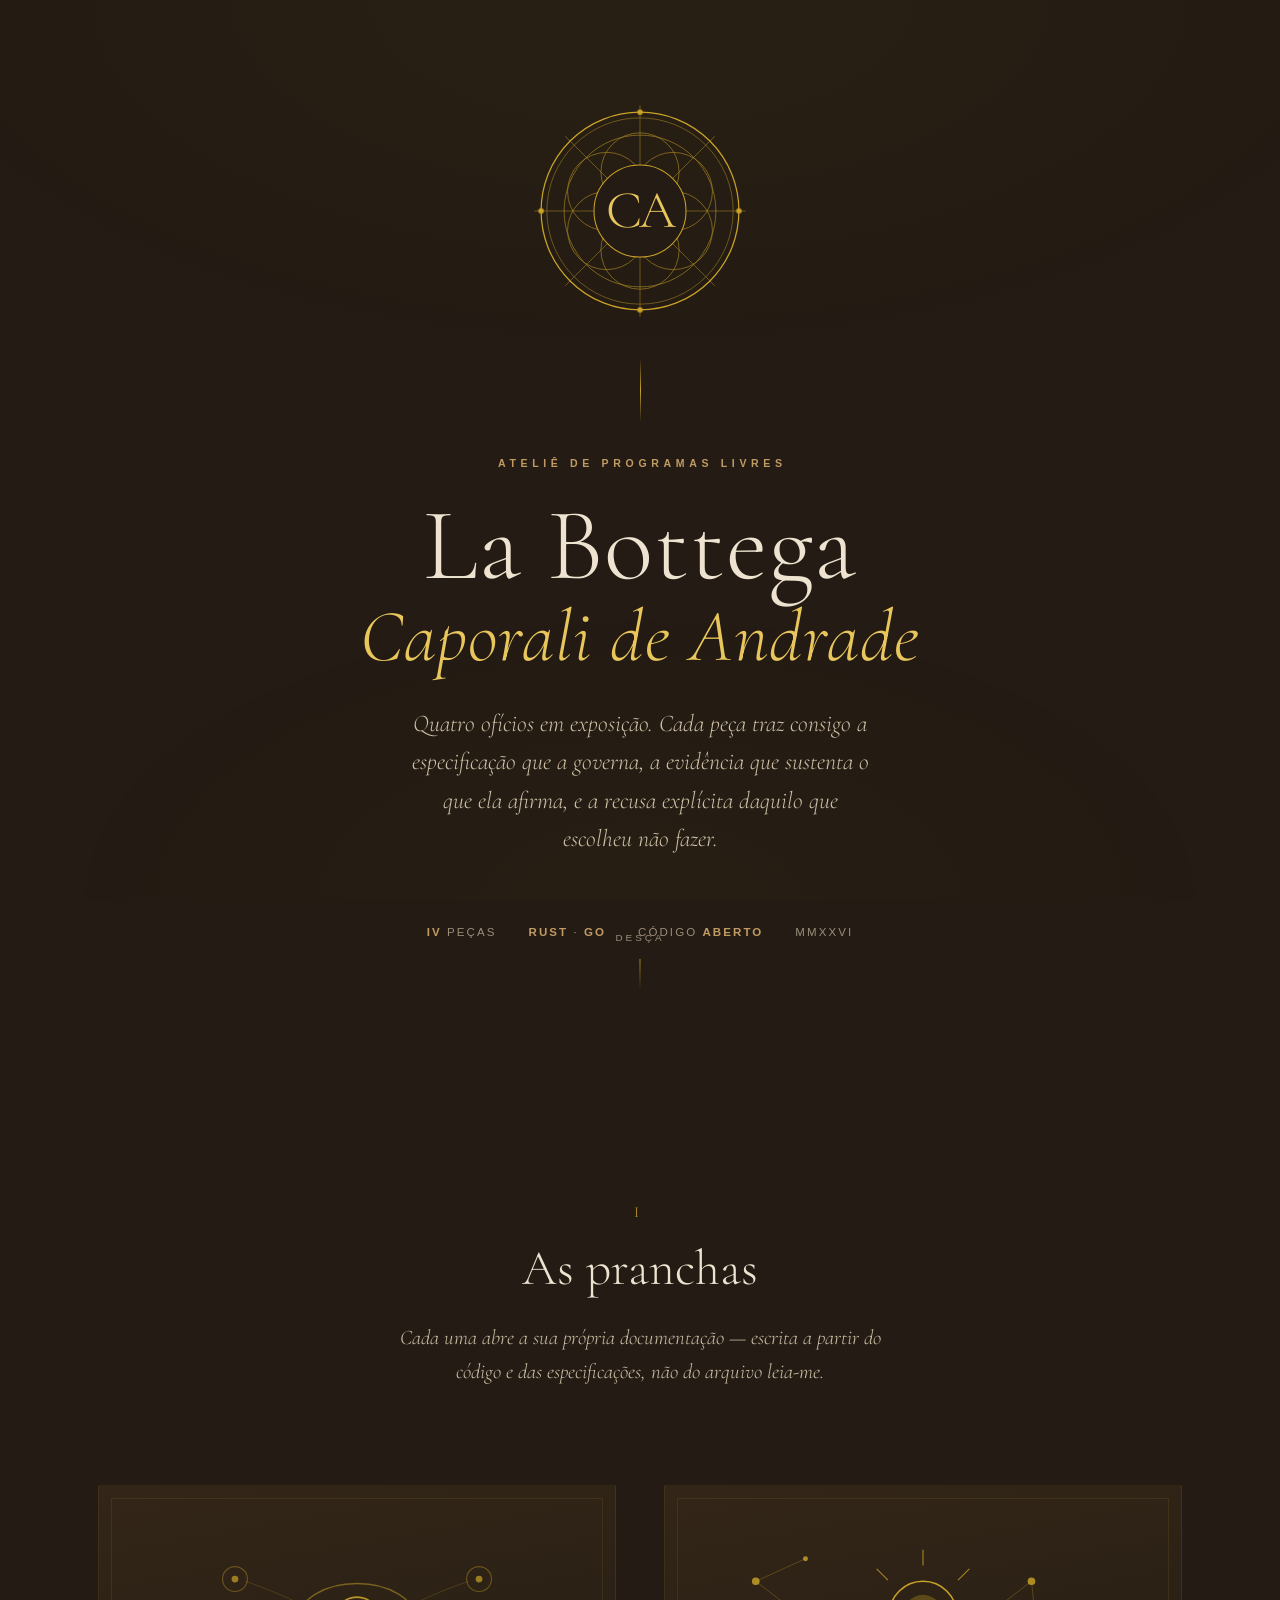
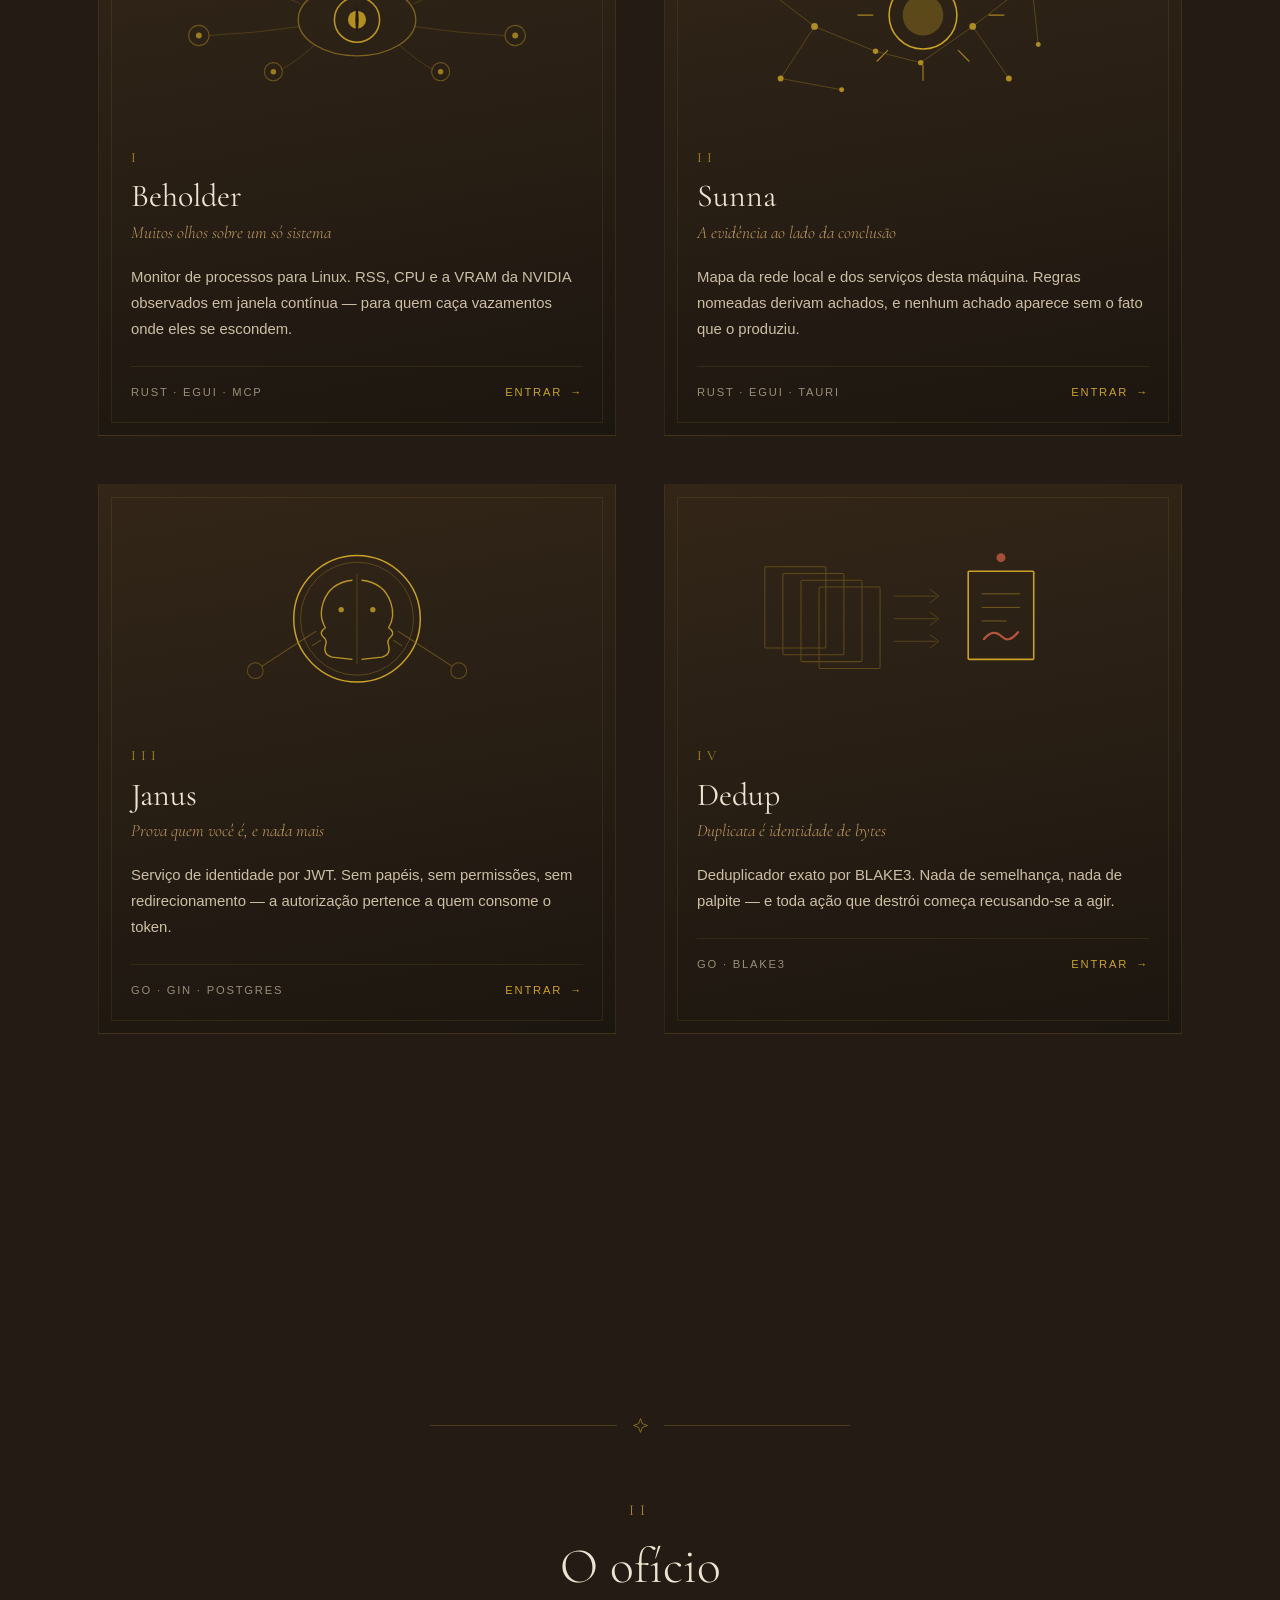
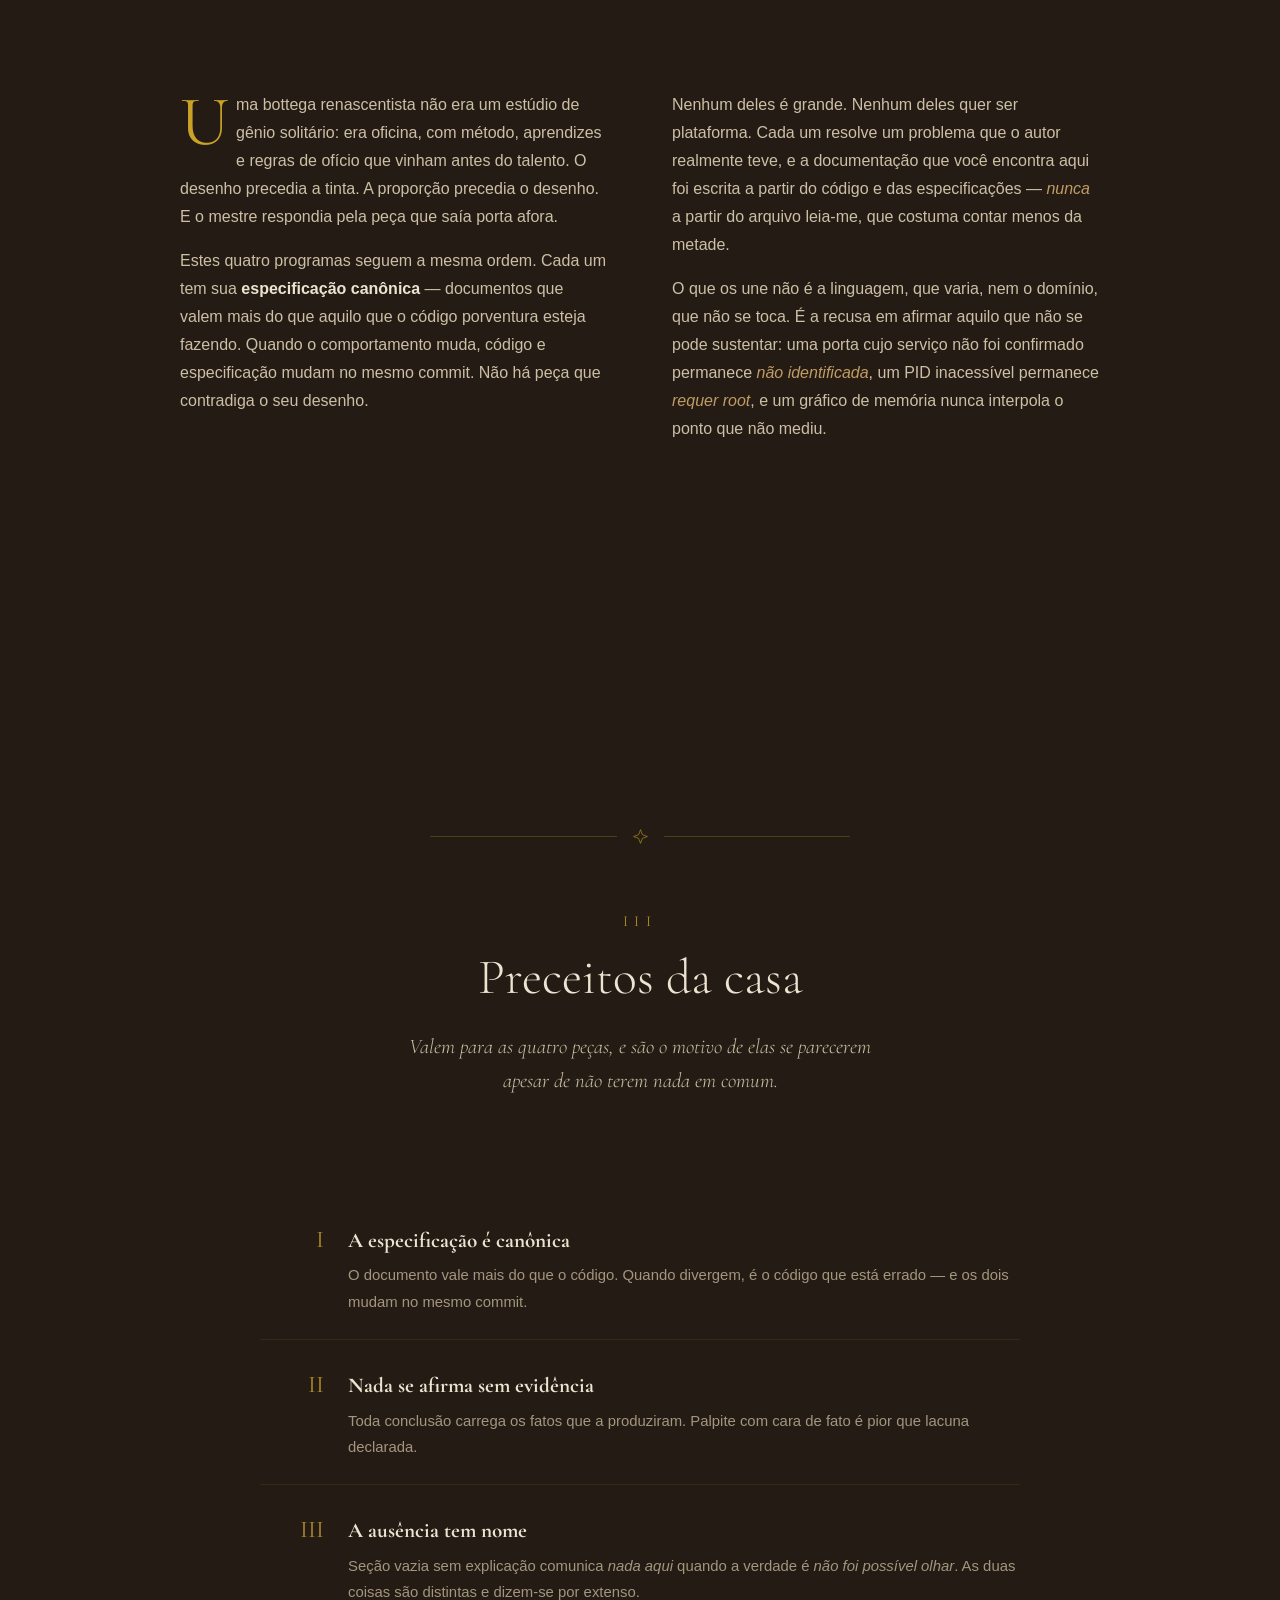
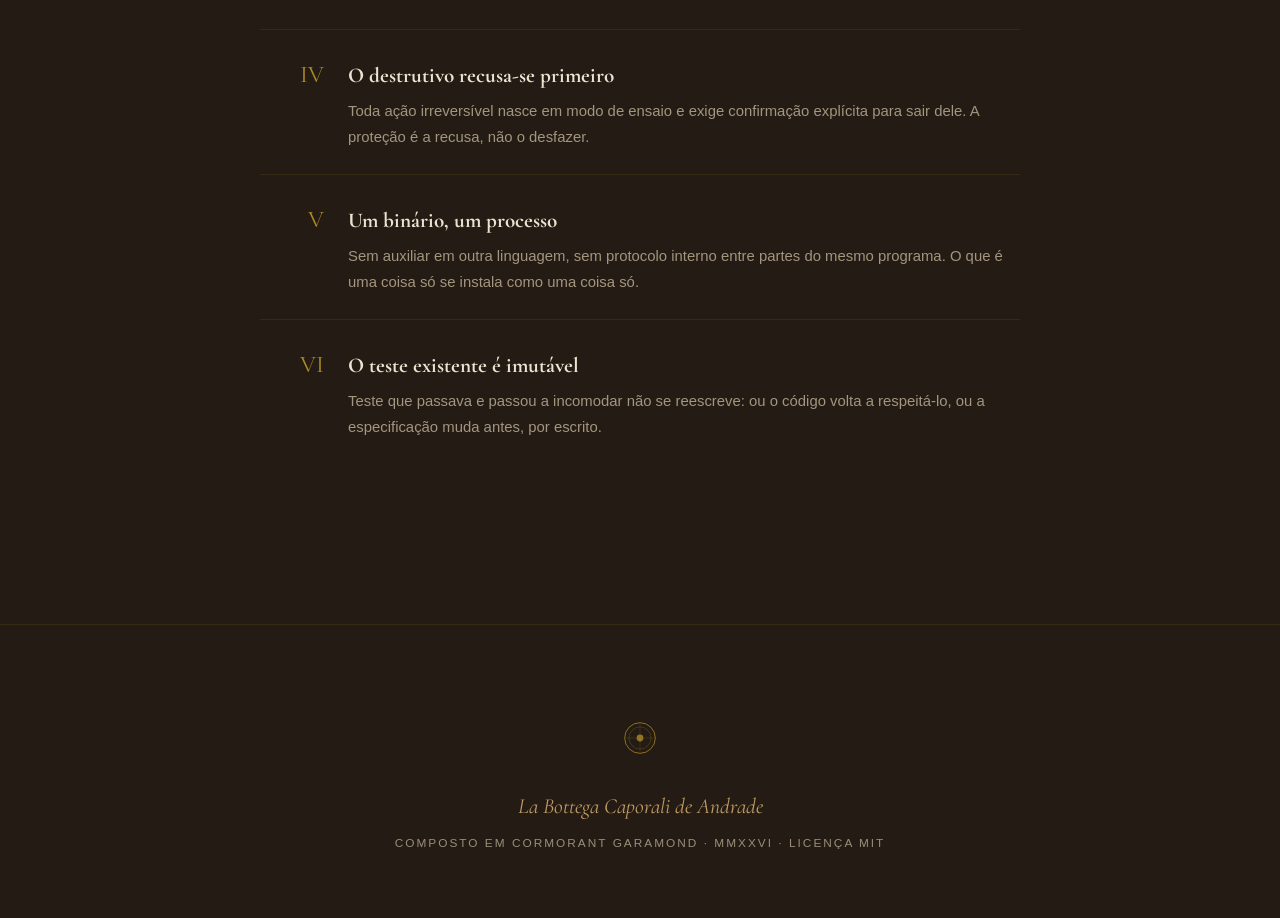
==== index.html @ 622bbdb1 "first commit" ====
<!DOCTYPE html>
<html lang="pt-BR">
<head>
<meta charset="UTF-8">
<meta name="viewport" content="width=device-width, initial-scale=1.0">
<meta name="description" content="Ateliê de programas livres de Filipe Caporali de Andrade: Beholder, Sunna, Janus e Dedup.">
<title>La Bottega Caporali de Andrade</title>
<link rel="preconnect" href="https://fonts.googleapis.com">
<link rel="preconnect" href="https://fonts.gstatic.com" crossorigin>
<link href="https://fonts.googleapis.com/css2?family=Cormorant+Garamond:ital,wght@0,300;0,400;0,600;1,300;1,400&display=swap" rel="stylesheet">

<style>
/* ============================================================
   LA BOTTEGA CAPORALI DE ANDRADE
   Penumbra de pergaminho queimado · ouro de folha aplicada
   Tokens canônicos em MASTER.md. Nenhum valor solto.
   ============================================================ */

:root {
  /* — Pergaminho queimado — */
  --ground:    #241C14;
  --ground-2:  #1C1610;
  --surface:   #332618;
  --surface-2: #3F2F1E;

  /* — Ouro de folha — */
  --gold:        #C9A227;
  --gold-bright: #E8C65C;
  --gold-deep:   #AD8A27;

  /* — Tinta ferrogálica — */
  --sepia: #C19B63;

  /* — Tinta — */
  --ink:   #EDE3D0;
  --ink-2: #CDBFA6;
  --ink-3: #A3957E;
  --ink-4: #9A8D79;

  /* — Filetes — */
  --rule:       rgba(201, 162, 39, 0.26);
  --rule-faint: rgba(201, 162, 39, 0.11);

  /* — Espaço (base 8) — */
  --s1: 4px;  --s2: 8px;   --s3: 12px;  --s4: 16px;
  --s6: 24px; --s8: 32px;  --s12: 48px; --s16: 64px;
  --s24: 96px; --s32: 128px; --s40: 160px;

  /* — Raio — */
  --r-sm: 2px; --r-md: 4px;

  /* — Sombra — */
  --sh-sm:   0 2px 10px rgba(0,0,0,0.34);
  --sh-md:   0 10px 30px rgba(0,0,0,0.44);
  --sh-gold: 0 0 36px rgba(201,162,39,0.16);

  /* — Movimento: coisa pesada, que para com firmeza — */
  --ease: cubic-bezier(0.22, 0.61, 0.36, 1);
  --t-hover: 450ms;
  --t-reveal: 900ms;
  --t-draw: 1600ms;
  --stagger: 90ms;

  /* — Tipografia — */
  --display: 'Cormorant Garamond', Georgia, 'Palatino Linotype', Palatino, serif;
  --sans: -apple-system, BlinkMacSystemFont, 'Segoe UI', Roboto, Helvetica, Arial, sans-serif;
  --mono: 'SF Mono', 'Monaco', 'Cascadia Code', 'Courier New', monospace;
}

* { margin: 0; padding: 0; box-sizing: border-box; }

body {
  background: var(--ground);
  color: var(--ink-2);
  font-family: var(--sans);
  line-height: 1.75;
  -webkit-font-smoothing: antialiased;
  overflow-x: hidden;
}

/* A textura do pergaminho: ruído sutilíssimo, puramente decorativo. */
body::before {
  content: '';
  position: fixed;
  inset: 0;
  pointer-events: none;
  z-index: 1;
  opacity: 0.5;
  background-image:
    radial-gradient(ellipse 90% 60% at 50% 0%, rgba(201,162,39,0.055), transparent 70%),
    radial-gradient(ellipse 70% 50% at 50% 100%, rgba(143,114,32,0.05), transparent 70%);
}

.shell { max-width: 1180px; margin: 0 auto; padding: 0 var(--s12); position: relative; z-index: 2; }

a { color: inherit; }

::selection { background: rgba(201,162,39,0.26); color: var(--ink); }

/* ============================================================
   PULAR
   ============================================================ */
.skip {
  position: absolute; left: -9999px; top: var(--s4); z-index: 100;
  background: var(--surface); color: var(--gold-bright);
  padding: var(--s3) var(--s6); border: 1px solid var(--rule);
  font-family: var(--display); font-size: 1.05rem; text-decoration: none;
}
.skip:focus { left: var(--s6); }

/* ============================================================
   FRONTISPÍCIO
   ============================================================ */

.front {
  min-height: 100svh;
  display: flex;
  flex-direction: column;
  align-items: center;
  justify-content: center;
  text-align: center;
  padding: var(--s24) var(--s12);
  position: relative;
  z-index: 2;
}

.emblem { width: min(230px, 46vw); height: auto; margin-bottom: var(--s8); }

/* Cada traço do emblema se desenha. */
.emblem [data-draw] {
  stroke-dasharray: var(--len, 1200);
  stroke-dashoffset: var(--len, 1200);
  animation: draw var(--t-draw) var(--ease) forwards;
  animation-delay: var(--d, 0ms);
}
@keyframes draw { to { stroke-dashoffset: 0; } }

.emblem [data-fade] {
  opacity: 0;
  animation: emblem-in 900ms var(--ease) forwards;
  animation-delay: var(--d, 0ms);
}
@keyframes emblem-in { to { opacity: 1; } }

.front__rule {
  width: 1px; height: var(--s16);
  background: linear-gradient(to bottom, transparent, var(--gold), transparent);
  margin: 0 auto var(--s8);
  transform-origin: top;
  animation: grow-v 900ms var(--ease) 1100ms backwards;
}
@keyframes grow-v { from { transform: scaleY(0); opacity: 0; } }

.front__kicker {
  font-family: var(--sans);
  font-size: 0.66rem; font-weight: 600;
  letter-spacing: 0.44em; text-transform: uppercase;
  color: var(--sepia);
  margin-bottom: var(--s6);
  text-indent: 0.44em;
}

.front__title {
  font-family: var(--display);
  font-weight: 300;
  font-size: clamp(2.6rem, 8.5vw, 6.4rem);
  line-height: 0.96;
  color: var(--ink);
  letter-spacing: 0.01em;
}
.front__title em {
  display: block;
  font-style: italic;
  font-weight: 300;
  color: var(--gold-bright);
  font-size: 0.72em;
  margin-top: 0.1em;
}

.front__sub {
  font-family: var(--display);
  font-style: italic;
  font-weight: 300;
  font-size: clamp(1.1rem, 2.4vw, 1.5rem);
  color: var(--ink-2);
  max-width: 46ch;
  margin: var(--s8) auto 0;
  line-height: 1.6;
}

/* Entrada escalonada do frontispício. */
.front__kicker, .front__title, .front__sub, .front__meta {
  animation: rise 1100ms var(--ease) backwards;
}
.front__kicker { animation-delay: 1200ms; }
.front__title  { animation-delay: 1340ms; }
.front__sub    { animation-delay: 1500ms; }
.front__meta   { animation-delay: 1660ms; }
@keyframes rise { from { opacity: 0; transform: translateY(22px); } }

.front__meta {
  margin-top: var(--s16);
  display: flex; flex-wrap: wrap; gap: var(--s8);
  justify-content: center;
  font-size: 0.72rem; letter-spacing: 0.18em; text-transform: uppercase;
  color: var(--ink-4);
}
.front__meta b { color: var(--sepia); font-weight: 600; }

.front__scroll {
  position: absolute; bottom: var(--s12); left: 50%;
  transform: translateX(-50%);
  font-size: 0.62rem; letter-spacing: 0.3em; text-transform: uppercase;
  color: var(--ink-4);
  animation: rise 1100ms var(--ease) 2000ms backwards;
}
.front__scroll::after {
  content: ''; display: block; width: 1px; height: var(--s8);
  background: linear-gradient(to bottom, var(--gold-deep), transparent);
  margin: var(--s3) auto 0;
}

/* ============================================================
   REVELAÇÃO POR ROLAGEM
   ============================================================ */

[data-reveal] {
  opacity: 0;
  transform: translateY(26px);
  transition: opacity var(--t-reveal) var(--ease),
              transform var(--t-reveal) var(--ease);
  transition-delay: var(--delay, 0ms);
}
[data-reveal].is-in { opacity: 1; transform: none; }

/* ============================================================
   SEÇÃO
   ============================================================ */

.sec { padding: var(--s40) 0; position: relative; z-index: 2; }

.sec__head { text-align: center; margin-bottom: var(--s24); }

.sec__num {
  font-family: var(--display);
  font-size: 0.95rem; letter-spacing: 0.4em;
  color: var(--gold-deep);
  display: block; margin-bottom: var(--s4);
}

.sec__title {
  font-family: var(--display);
  font-weight: 300;
  font-size: clamp(1.9rem, 4.4vw, 3.1rem);
  line-height: 1.12;
  color: var(--ink);
}

.sec__lede {
  font-family: var(--display);
  font-style: italic; font-weight: 300;
  font-size: clamp(1.05rem, 2vw, 1.3rem);
  color: var(--ink-2);
  max-width: 54ch; margin: var(--s6) auto 0;
  line-height: 1.65;
}

/* Ornamento: filete que cresce dos dois lados. */
.orn {
  display: flex; align-items: center; justify-content: center;
  gap: var(--s4); color: var(--gold);
  margin: var(--s16) auto;
  max-width: 420px;
}
.orn::before, .orn::after {
  content: ''; flex: 1; height: 1px; background: var(--rule);
  transform: scaleX(0); transform-origin: var(--o, right);
  transition: transform 1100ms var(--ease);
}
.orn::after { --o: left; }
.orn.is-in::before, .orn.is-in::after { transform: scaleX(1); }
.orn svg { width: 15px; height: 15px; opacity: 0.85; flex: none; }

/* ============================================================
   PRANCHAS — cada projeto, emoldurado
   ============================================================ */

.plates {
  display: grid;
  grid-template-columns: repeat(auto-fit, minmax(330px, 1fr));
  gap: var(--s12);
}

.plate {
  display: block;
  text-decoration: none;
  color: inherit;
  background: linear-gradient(170deg, var(--surface) 0%, var(--ground-2) 100%);
  border: 1px solid var(--rule-faint);
  padding: var(--s8);
  position: relative;
  transition: border-color var(--t-hover) var(--ease),
              box-shadow var(--t-hover) var(--ease),
              transform var(--t-hover) var(--ease);
}

/* A moldura interna: um segundo filete, recuado, como passe-partout. */
.plate::before {
  content: '';
  position: absolute; inset: var(--s3);
  border: 1px solid var(--rule-faint);
  pointer-events: none;
  transition: border-color var(--t-hover) var(--ease);
}

.plate:hover,
.plate:focus-visible {
  border-color: var(--rule);
  box-shadow: var(--sh-md), var(--sh-gold);
  transform: translateY(-5px);
}
.plate:hover::before,
.plate:focus-visible::before { border-color: var(--rule); }

.plate:focus-visible { outline: 2px solid var(--gold); outline-offset: 4px; }
.plate:active { transform: translateY(-2px); }

.plate__art {
  display: block; width: 100%; height: auto;
  margin-bottom: var(--s6);
}

/* O desenho acende ao passar o ponteiro. */
.plate__art .lum {
  transition: stroke var(--t-hover) var(--ease),
              opacity var(--t-hover) var(--ease);
}
.plate:hover .plate__art .lum,
.plate:focus-visible .plate__art .lum { stroke: var(--gold-bright); opacity: 1; }

.plate__art .halo {
  opacity: 0;
  transition: opacity var(--t-hover) var(--ease);
}
.plate:hover .plate__art .halo,
.plate:focus-visible .plate__art .halo { opacity: 1; }

.plate__rom {
  font-family: var(--display);
  font-size: 0.88rem; letter-spacing: 0.34em;
  color: var(--gold-deep);
  display: block; margin-bottom: var(--s2);
}

.plate__name {
  font-family: var(--display);
  font-weight: 400;
  font-size: 2rem;
  line-height: 1.1;
  color: var(--ink);
  margin-bottom: var(--s1);
  transition: color var(--t-hover) var(--ease);
}
.plate:hover .plate__name,
.plate:focus-visible .plate__name { color: var(--gold-bright); }

.plate__role {
  font-family: var(--display);
  font-style: italic; font-weight: 300;
  font-size: 1.08rem;
  color: var(--sepia);
  margin-bottom: var(--s4);
}

.plate__desc { font-size: 0.93rem; color: var(--ink-2); margin-bottom: var(--s6); }

.plate__foot {
  display: flex; justify-content: space-between; align-items: baseline;
  gap: var(--s4);
  padding-top: var(--s4);
  border-top: 1px solid var(--rule-faint);
  font-size: 0.7rem; letter-spacing: 0.16em; text-transform: uppercase;
  color: var(--ink-4);
}

.plate__enter { color: var(--gold); display: inline-flex; align-items: center; gap: var(--s2); }
.plate__enter span {
  display: inline-block;
  transition: transform var(--t-hover) var(--ease);
}
.plate:hover .plate__enter span,
.plate:focus-visible .plate__enter span { transform: translateX(5px); }

.plate--pending { opacity: 0.74; }
.plate--pending .plate__enter { color: var(--ink-4); }

/* ============================================================
   O OFÍCIO — texto corrido, duas colunas
   ============================================================ */

.craft { max-width: 920px; margin: 0 auto; }

.craft__cols {
  columns: 2;
  column-gap: var(--s16);
  font-size: 1rem;
  color: var(--ink-2);
}
.craft__cols p { margin-bottom: var(--s4); break-inside: avoid; }
.craft__cols p:first-child::first-letter {
  float: left;
  font-family: var(--display);
  font-size: 4.4rem; line-height: 0.78; font-weight: 400;
  color: var(--gold);
  padding: 0.06em 0.1em 0 0;
}
.craft strong { color: var(--ink); font-weight: 600; }
.craft em { color: var(--sepia); font-style: italic; }

/* ============================================================
   PRECEITOS — as regras do ateliê
   ============================================================ */

.tenets { max-width: 760px; margin: 0 auto; list-style: none; }

.tenet {
  display: grid;
  grid-template-columns: var(--s16) 1fr;
  gap: var(--s6);
  padding: var(--s6) 0;
  border-bottom: 1px solid var(--rule-faint);
  align-items: baseline;
}
.tenet:last-child { border-bottom: none; }

.tenet__n {
  font-family: var(--display);
  font-size: 1.5rem;
  color: var(--gold-deep);
  text-align: right;
}

.tenet__t {
  font-family: var(--display);
  font-size: 1.32rem;
  color: var(--ink);
  margin-bottom: var(--s1);
}

.tenet__d { font-size: 0.93rem; color: var(--ink-3); }

/* ============================================================
   COLOFÃO
   ============================================================ */

.colophon {
  text-align: center;
  padding: var(--s24) var(--s12) var(--s16);
  border-top: 1px solid var(--rule-faint);
  position: relative; z-index: 2;
}

.colophon__mark { width: 34px; height: 34px; color: var(--gold-deep); margin-bottom: var(--s6); }

.colophon__name {
  font-family: var(--display);
  font-style: italic;
  font-size: 1.35rem;
  color: var(--sepia);
  margin-bottom: var(--s2);
}

.colophon__line { font-size: 0.74rem; letter-spacing: 0.17em; text-transform: uppercase; color: var(--ink-4); }

/* ============================================================
   RESPONSIVO
   ============================================================ */

@media (max-width: 860px) {
  .shell { padding: 0 var(--s6); }
  .sec { padding: var(--s24) 0; }
  .front { padding: var(--s16) var(--s6); }
  .craft__cols { columns: 1; }
  .plates { gap: var(--s8); }
  .tenet { grid-template-columns: var(--s8) 1fr; gap: var(--s4); }
  .tenet__n { font-size: 1.1rem; }
  .front__meta { gap: var(--s4); }
}

/* ============================================================
   MOVIMENTO REDUZIDO — tudo chega, nada se move
   ============================================================ */

@media (prefers-reduced-motion: reduce) {
  *, *::before, *::after {
    animation-duration: 0.01ms !important;
    animation-delay: 0ms !important;
    transition-duration: 0.01ms !important;
    transition-delay: 0ms !important;
  }
  [data-reveal] { opacity: 1; transform: none; }
  .emblem [data-draw] { stroke-dashoffset: 0; }
  .emblem [data-fade] { opacity: 1; }
  .orn::before, .orn::after { transform: scaleX(1); }
  .plate:hover, .plate:focus-visible { transform: none; }
  .plate:hover .plate__enter span { transform: none; }
}
</style>
</head>
<body>

<a class="skip" href="#pranchas">Pular para as pranchas</a>

<!-- ══════════════════ FRONTISPÍCIO ══════════════════ -->
<header class="front">

  <svg class="emblem" viewBox="0 0 200 200" fill="none" aria-hidden="true">
    <!-- Rosa de oito pontas: a bússola do ofício -->
    <g stroke="#C9A227" stroke-width="0.7" opacity="0.55">
      <path data-draw style="--len:720;--d:120ms" d="M100 8 L100 192 M8 100 L192 100 M35 35 L165 165 M165 35 L35 165"/>
    </g>

    <!-- Anel externo -->
    <circle data-draw style="--len:540;--d:0ms" cx="100" cy="100" r="86" stroke="#C9A227" stroke-width="1.1"/>
    <circle data-draw style="--len:520;--d:200ms" cx="100" cy="100" r="81" stroke="#8F7220" stroke-width="0.6"/>

    <!-- Entrelaçado: doze pétalas, geometria de compasso -->
    <g stroke="#C9A227" stroke-width="0.65" opacity="0.72">
      <circle data-draw style="--len:420;--d:340ms" cx="100" cy="100" r="66"/>
      <circle data-draw style="--len:420;--d:420ms" cx="100" cy="66"  r="34"/>
      <circle data-draw style="--len:420;--d:470ms" cx="129" cy="83"  r="34"/>
      <circle data-draw style="--len:420;--d:520ms" cx="129" cy="117" r="34"/>
      <circle data-draw style="--len:420;--d:570ms" cx="100" cy="134" r="34"/>
      <circle data-draw style="--len:420;--d:620ms" cx="71"  cy="117" r="34"/>
      <circle data-draw style="--len:420;--d:670ms" cx="71"  cy="83"  r="34"/>
    </g>

    <!-- Campo central -->
    <circle data-fade style="--d:1000ms" cx="100" cy="100" r="40" fill="#241C14" opacity="0.94"/>
    <circle data-draw style="--len:260;--d:900ms" cx="100" cy="100" r="40" stroke="#C9A227" stroke-width="0.9"/>

    <!-- Monograma CA -->
    <g data-fade style="--d:1240ms" fill="#E8C65C" font-family="Cormorant Garamond, Georgia, serif">
      <text x="86" y="114" font-size="46" font-weight="300" text-anchor="middle">C</text>
      <text x="115" y="114" font-size="46" font-weight="300" text-anchor="middle">A</text>
    </g>

    <!-- Quatro cravos nos pontos cardeais -->
    <g data-fade style="--d:1400ms" fill="#C9A227">
      <circle cx="100" cy="14" r="2.4"/>
      <circle cx="186" cy="100" r="2.4"/>
      <circle cx="100" cy="186" r="2.4"/>
      <circle cx="14" cy="100" r="2.4"/>
    </g>
  </svg>

  <div class="front__rule" aria-hidden="true"></div>

  <p class="front__kicker">Ateliê de programas livres</p>

  <h1 class="front__title">La Bottega<em>Caporali de Andrade</em></h1>

  <p class="front__sub">Quatro ofícios em exposição. Cada peça traz consigo a especificação que a governa, a evidência que sustenta o que ela afirma, e a recusa explícita daquilo que escolheu não fazer.</p>

  <div class="front__meta">
    <span><b>IV</b> peças</span>
    <span><b>Rust</b> &middot; <b>Go</b></span>
    <span>Código <b>aberto</b></span>
    <span>MMXXVI</span>
  </div>

  <p class="front__scroll" aria-hidden="true">Desça</p>
</header>

<!-- ══════════════════ AS PRANCHAS ══════════════════ -->
<main>
<section class="sec" id="pranchas">
  <div class="shell">

    <div class="sec__head" data-reveal>
      <span class="sec__num">I</span>
      <h2 class="sec__title">As pranchas</h2>
      <p class="sec__lede">Cada uma abre a sua própria documentação — escrita a partir do código e das especificações, não do arquivo leia-me.</p>
    </div>

    <div class="plates">

      <!-- ░░ BEHOLDER ░░ -->
      <a class="plate" href="beholder/index.html" data-reveal style="--delay:0ms">
        <svg class="plate__art" viewBox="0 0 400 180" fill="none" aria-hidden="true">
          <circle class="halo" cx="200" cy="90" r="62" fill="#C9A227" opacity="0" style="filter:blur(26px)"/>
          <!-- Olho central -->
          <ellipse class="lum" cx="200" cy="90" rx="52" ry="32" stroke="#8F7220" stroke-width="1.2" opacity="0.8"/>
          <circle class="lum" cx="200" cy="90" r="20" stroke="#C9A227" stroke-width="1.4" opacity="0.9"/>
          <circle cx="200" cy="90" r="8" fill="#C9A227" opacity="0.85"/>
          <!-- Pupila vertical -->
          <path d="M200 76 Q203 90 200 104 Q197 90 200 76Z" fill="#241C14"/>
          <!-- Olhos sentinelas, seis -->
          <g class="lum" stroke="#8F7220" stroke-width="1" opacity="0.62">
            <circle cx="92"  cy="54"  r="11"/><circle cx="60"  cy="104" r="9"/>
            <circle cx="126" cy="136" r="8"/><circle cx="308" cy="54"  r="11"/>
            <circle cx="340" cy="104" r="9"/><circle cx="274" cy="136" r="8"/>
          </g>
          <g fill="#C9A227" opacity="0.7">
            <circle cx="92" cy="54" r="3"/><circle cx="60" cy="104" r="2.6"/>
            <circle cx="126" cy="136" r="2.4"/><circle cx="308" cy="54" r="3"/>
            <circle cx="340" cy="104" r="2.6"/><circle cx="274" cy="136" r="2.4"/>
          </g>
          <!-- Hastes -->
          <g class="lum" stroke="#8F7220" stroke-width="0.7" opacity="0.42">
            <path d="M150 76 Q120 62 101 56"/><path d="M150 96 Q110 102 69 104"/>
            <path d="M163 112 Q145 128 133 134"/><path d="M250 76 Q280 62 299 56"/>
            <path d="M250 96 Q290 102 331 104"/><path d="M237 112 Q255 128 267 134"/>
          </g>
        </svg>
        <span class="plate__rom">I</span>
        <h3 class="plate__name">Beholder</h3>
        <p class="plate__role">Muitos olhos sobre um só sistema</p>
        <p class="plate__desc">Monitor de processos para Linux. RSS, CPU e a VRAM da NVIDIA observados em janela contínua — para quem caça vazamentos onde eles se escondem.</p>
        <div class="plate__foot">
          <span>Rust &middot; egui &middot; MCP</span>
          <span class="plate__enter">Entrar <span>&rarr;</span></span>
        </div>
      </a>

      <!-- ░░ SUNNA ░░ -->
      <a class="plate" href="sunna/index.html" data-reveal style="--delay:90ms">
        <svg class="plate__art" viewBox="0 0 400 180" fill="none" aria-hidden="true">
          <circle class="halo" cx="200" cy="86" r="54" fill="#E8C65C" opacity="0" style="filter:blur(30px)"/>
          <!-- Sol -->
          <circle class="lum" cx="200" cy="86" r="30" stroke="#C9A227" stroke-width="1.4"/>
          <circle cx="200" cy="86" r="18" fill="#C9A227" opacity="0.3"/>
          <g class="lum" stroke="#C9A227" stroke-width="1" opacity="0.76">
            <path d="M200 42V28M200 144v-14M156 86h-14M258 86h14M169 55l-10-10M231 117l10 10M231 55l10-10M169 117l-10 10"/>
          </g>
          <!-- Constelação: a rede como teia de nós -->
          <g class="lum" stroke="#8F7220" stroke-width="0.7" opacity="0.6">
            <path d="M52 56 L104 96 L74 142 M104 96 L158 118 M296 56 L244 96 L276 142 M244 96 L198 128 M158 118 L198 128"/>
            <path d="M52 56 L96 36 M296 56 L302 112 M74 142 L128 152"/>
          </g>
          <g fill="#C9A227" opacity="0.82">
            <circle cx="52" cy="56" r="3.4"/><circle cx="104" cy="96" r="3"/>
            <circle cx="74" cy="142" r="2.6"/><circle cx="158" cy="118" r="2.4"/>
            <circle cx="96" cy="36" r="2.2"/><circle cx="128" cy="152" r="2.2"/>
            <circle cx="296" cy="56" r="3.4"/><circle cx="244" cy="96" r="3"/>
            <circle cx="276" cy="142" r="2.6"/><circle cx="198" cy="128" r="2.4"/>
            <circle cx="302" cy="112" r="2.2"/>
          </g>
        </svg>
        <span class="plate__rom">II</span>
        <h3 class="plate__name">Sunna</h3>
        <p class="plate__role">A evidência ao lado da conclusão</p>
        <p class="plate__desc">Mapa da rede local e dos serviços desta máquina. Regras nomeadas derivam achados, e nenhum achado aparece sem o fato que o produziu.</p>
        <div class="plate__foot">
          <span>Rust &middot; egui &middot; Tauri</span>
          <span class="plate__enter">Entrar <span>&rarr;</span></span>
        </div>
      </a>

      <!-- ░░ JANUS ░░ -->
      <a class="plate" href="janus/index.html" data-reveal style="--delay:180ms">
        <svg class="plate__art" viewBox="0 0 400 180" fill="none" aria-hidden="true">
          <circle class="halo" cx="200" cy="90" r="56" fill="#C9A227" opacity="0" style="filter:blur(28px)"/>
          <!-- Medalhão -->
          <circle class="lum" cx="200" cy="90" r="56" stroke="#C9A227" stroke-width="1.3"/>
          <circle class="lum" cx="200" cy="90" r="50" stroke="#8F7220" stroke-width="0.6" opacity="0.7"/>
          <!-- Jano: duas faces opostas, de perfil -->
          <g class="lum" stroke="#C9A227" stroke-width="1.2" opacity="0.9">
            <path d="M196 56 q-20 2 -26 20 q-4 12 2 22 q-6 4 -2 8 q4 3 2 8 q-2 8 6 10 l18 2"/>
            <path d="M204 56 q20 2 26 20 q4 12 -2 22 q6 4 2 8 q-4 3 -2 8 q2 8 -6 10 l-18 2"/>
          </g>
          <!-- Eixo -->
          <path d="M200 50 V130" stroke="#8F7220" stroke-width="0.6" opacity="0.6"/>
          <g fill="#C9A227" opacity="0.8">
            <circle cx="186" cy="82" r="2.4"/><circle cx="214" cy="82" r="2.4"/>
          </g>
          <!-- Chaves cruzadas sob o medalhão -->
          <g class="lum" stroke="#8F7220" stroke-width="0.9" opacity="0.6">
            <path d="M116 132 l40 -26 M156 106 l8 -5 M160 114 l8 -5"/>
            <circle cx="110" cy="136" r="7"/>
            <path d="M284 132 l-40 -26 M244 106 l-8 -5 M240 114 l-8 -5"/>
            <circle cx="290" cy="136" r="7"/>
          </g>
        </svg>
        <span class="plate__rom">III</span>
        <h3 class="plate__name">Janus</h3>
        <p class="plate__role">Prova quem você é, e nada mais</p>
        <p class="plate__desc">Serviço de identidade por JWT. Sem papéis, sem permissões, sem redirecionamento — a autorização pertence a quem consome o token.</p>
        <div class="plate__foot">
          <span>Go &middot; Gin &middot; Postgres</span>
          <span class="plate__enter">Entrar <span>&rarr;</span></span>
        </div>
      </a>

      <!-- ░░ DEDUP ░░ -->
      <a class="plate" href="dedup/index.html" data-reveal style="--delay:270ms">
        <svg class="plate__art" viewBox="0 0 400 180" fill="none" aria-hidden="true">
          <circle class="halo" cx="268" cy="90" r="46" fill="#C9A227" opacity="0" style="filter:blur(26px)"/>
          <!-- Pilha de cópias idênticas, à esquerda -->
          <g class="lum" stroke="#8F7220" stroke-width="0.9" opacity="0.5">
            <rect x="60"  y="44" width="54" height="72" rx="1"/>
            <rect x="76"  y="50" width="54" height="72" rx="1"/>
            <rect x="92"  y="56" width="54" height="72" rx="1"/>
            <rect x="108" y="62" width="54" height="72" rx="1"/>
          </g>
          <!-- Setas de convergência -->
          <g class="lum" stroke="#8F7220" stroke-width="0.7" opacity="0.55">
            <path d="M174 70 h38 M174 90 h38 M174 110 h38"/>
            <path d="M206 64 l8 6 -8 6 M206 84 l8 6 -8 6 M206 104 l8 6 -8 6"/>
          </g>
          <!-- O canônico: um só, rubricado -->
          <rect class="lum" x="240" y="48" width="58" height="78" rx="1" stroke="#C9A227" stroke-width="1.4"/>
          <g stroke="#C9A227" stroke-width="0.8" opacity="0.5">
            <path d="M252 68 h34 M252 80 h34 M252 92 h22"/>
          </g>
          <!-- A rubrica: a marca do que fica -->
          <path d="M254 108 q8 -10 16 -2 q6 6 14 -4" stroke="#B4543C" stroke-width="2" stroke-linecap="round"/>
          <circle cx="269" cy="36" r="4" fill="#B4543C" opacity="0.9"/>
        </svg>
        <span class="plate__rom">IV</span>
        <h3 class="plate__name">Dedup</h3>
        <p class="plate__role">Duplicata é identidade de bytes</p>
        <p class="plate__desc">Deduplicador exato por BLAKE3. Nada de semelhança, nada de palpite — e toda ação que destrói começa recusando-se a agir.</p>
        <div class="plate__foot">
          <span>Go &middot; BLAKE3</span>
          <span class="plate__enter">Entrar <span>&rarr;</span></span>
        </div>
      </a>

    </div>
  </div>
</section>

<!-- ══════════════════ O OFÍCIO ══════════════════ -->
<section class="sec">
  <div class="shell">

    <div class="orn" data-reveal aria-hidden="true">
      <svg viewBox="0 0 24 24" fill="none"><path d="M12 1 L15 9 L23 12 L15 15 L12 23 L9 15 L1 12 L9 9 Z" stroke="currentColor" stroke-width="1.1"/></svg>
    </div>

    <div class="sec__head" data-reveal>
      <span class="sec__num">II</span>
      <h2 class="sec__title">O ofício</h2>
    </div>

    <div class="craft" data-reveal>
      <div class="craft__cols">
        <p>Uma bottega renascentista não era um estúdio de gênio solitário: era oficina, com método, aprendizes e regras de ofício que vinham antes do talento. O desenho precedia a tinta. A proporção precedia o desenho. E o mestre respondia pela peça que saía porta afora.</p>
        <p>Estes quatro programas seguem a mesma ordem. Cada um tem sua <strong>especificação canônica</strong> — documentos que valem mais do que aquilo que o código porventura esteja fazendo. Quando o comportamento muda, código e especificação mudam no mesmo commit. Não há peça que contradiga o seu desenho.</p>
        <p>Nenhum deles é grande. Nenhum deles quer ser plataforma. Cada um resolve um problema que o autor realmente teve, e a documentação que você encontra aqui foi escrita a partir do código e das especificações — <em>nunca</em> a partir do arquivo leia-me, que costuma contar menos da metade.</p>
        <p>O que os une não é a linguagem, que varia, nem o domínio, que não se toca. É a recusa em afirmar aquilo que não se pode sustentar: uma porta cujo serviço não foi confirmado permanece <em>não identificada</em>, um PID inacessível permanece <em>requer root</em>, e um gráfico de memória nunca interpola o ponto que não mediu.</p>
      </div>
    </div>
  </div>
</section>

<!-- ══════════════════ PRECEITOS ══════════════════ -->
<section class="sec">
  <div class="shell">

    <div class="orn" data-reveal aria-hidden="true">
      <svg viewBox="0 0 24 24" fill="none"><path d="M12 1 L15 9 L23 12 L15 15 L12 23 L9 15 L1 12 L9 9 Z" stroke="currentColor" stroke-width="1.1"/></svg>
    </div>

    <div class="sec__head" data-reveal>
      <span class="sec__num">III</span>
      <h2 class="sec__title">Preceitos da casa</h2>
      <p class="sec__lede">Valem para as quatro peças, e são o motivo de elas se parecerem apesar de não terem nada em comum.</p>
    </div>

    <ol class="tenets">
      <li class="tenet" data-reveal style="--delay:0ms">
        <span class="tenet__n">I</span>
        <div>
          <h3 class="tenet__t">A especificação é canônica</h3>
          <p class="tenet__d">O documento vale mais do que o código. Quando divergem, é o código que está errado — e os dois mudam no mesmo commit.</p>
        </div>
      </li>
      <li class="tenet" data-reveal style="--delay:60ms">
        <span class="tenet__n">II</span>
        <div>
          <h3 class="tenet__t">Nada se afirma sem evidência</h3>
          <p class="tenet__d">Toda conclusão carrega os fatos que a produziram. Palpite com cara de fato é pior que lacuna declarada.</p>
        </div>
      </li>
      <li class="tenet" data-reveal style="--delay:120ms">
        <span class="tenet__n">III</span>
        <div>
          <h3 class="tenet__t">A ausência tem nome</h3>
          <p class="tenet__d">Seção vazia sem explicação comunica <em>nada aqui</em> quando a verdade é <em>não foi possível olhar</em>. As duas coisas são distintas e dizem-se por extenso.</p>
        </div>
      </li>
      <li class="tenet" data-reveal style="--delay:180ms">
        <span class="tenet__n">IV</span>
        <div>
          <h3 class="tenet__t">O destrutivo recusa-se primeiro</h3>
          <p class="tenet__d">Toda ação irreversível nasce em modo de ensaio e exige confirmação explícita para sair dele. A proteção é a recusa, não o desfazer.</p>
        </div>
      </li>
      <li class="tenet" data-reveal style="--delay:240ms">
        <span class="tenet__n">V</span>
        <div>
          <h3 class="tenet__t">Um binário, um processo</h3>
          <p class="tenet__d">Sem auxiliar em outra linguagem, sem protocolo interno entre partes do mesmo programa. O que é uma coisa só se instala como uma coisa só.</p>
        </div>
      </li>
      <li class="tenet" data-reveal style="--delay:300ms">
        <span class="tenet__n">VI</span>
        <div>
          <h3 class="tenet__t">O teste existente é imutável</h3>
          <p class="tenet__d">Teste que passava e passou a incomodar não se reescreve: ou o código volta a respeitá-lo, ou a especificação muda antes, por escrito.</p>
        </div>
      </li>
    </ol>
  </div>
</section>
</main>

<!-- ══════════════════ COLOFÃO ══════════════════ -->
<footer class="colophon">
  <svg class="colophon__mark" viewBox="0 0 40 40" fill="none" aria-hidden="true">
    <circle cx="20" cy="20" r="18" stroke="currentColor" stroke-width="0.9"/>
    <circle cx="20" cy="20" r="13" stroke="currentColor" stroke-width="0.5" opacity="0.6"/>
    <path d="M20 4 L20 36 M4 20 L36 20" stroke="currentColor" stroke-width="0.5" opacity="0.4"/>
    <circle cx="20" cy="20" r="4" fill="currentColor" opacity="0.8"/>
  </svg>
  <p class="colophon__name">La Bottega Caporali de Andrade</p>
  <p class="colophon__line">Composto em Cormorant Garamond &middot; MMXXVI &middot; Licença MIT</p>
</footer>

<script>
/* ============================================================
   Revelação por rolagem.
   Uma só responsabilidade: marcar o elemento quando ele entra
   em cena, e parar de observá-lo. O escalonamento vem do CSS,
   pela variável --delay, para que a cascata continue sendo
   uma decisão de estilo e não de script.
   ============================================================ */
(function () {
  var alvos = document.querySelectorAll('[data-reveal], .orn');
  if (!alvos.length) return;

  /* Sem IntersectionObserver, tudo entra visível: a página nunca
     depende da animação para ser legível. */
  if (!('IntersectionObserver' in window)) {
    alvos.forEach(function (el) { el.classList.add('is-in'); });
    return;
  }

  var obs = new IntersectionObserver(function (entradas) {
    entradas.forEach(function (e) {
      if (!e.isIntersecting) return;
      e.target.classList.add('is-in');
      obs.unobserve(e.target);
    });
  }, { rootMargin: '0px 0px -12% 0px', threshold: 0.12 });

  alvos.forEach(function (el) { obs.observe(el); });
})();
</script>

</body>
</html>
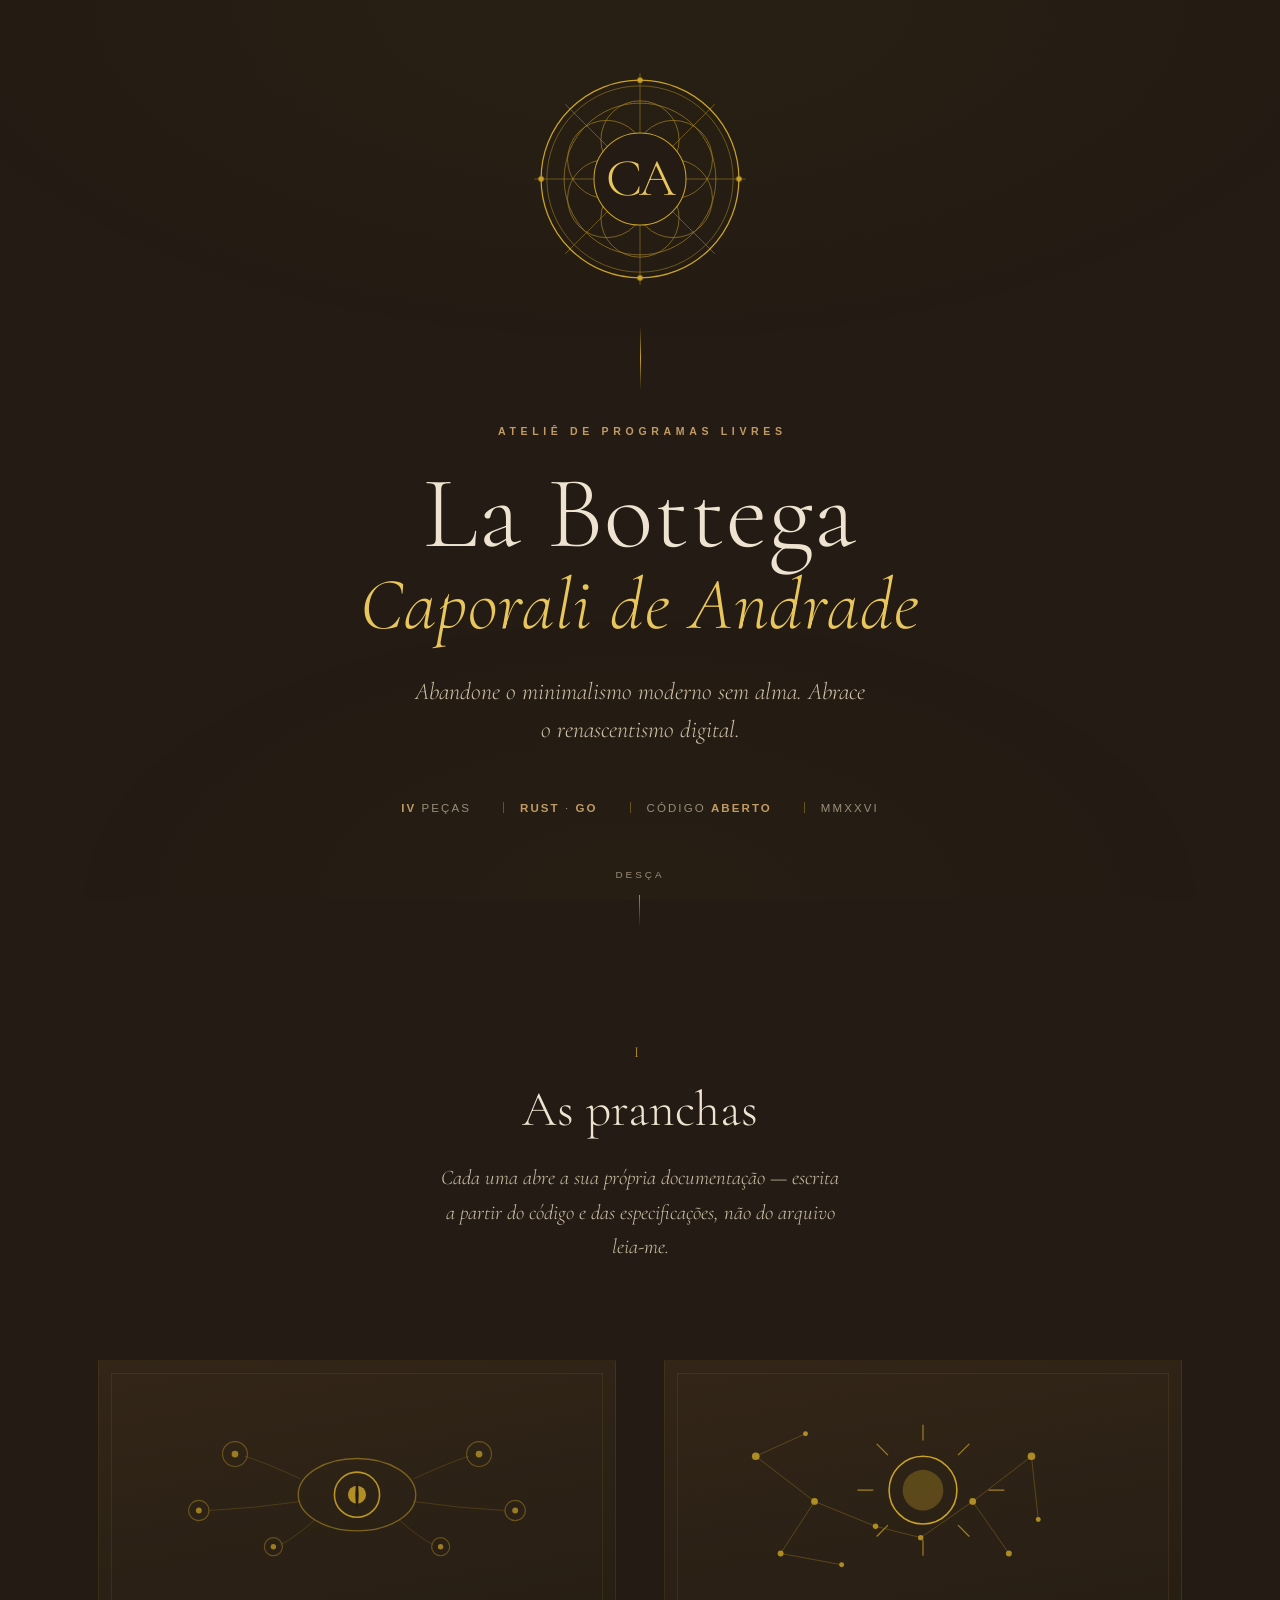
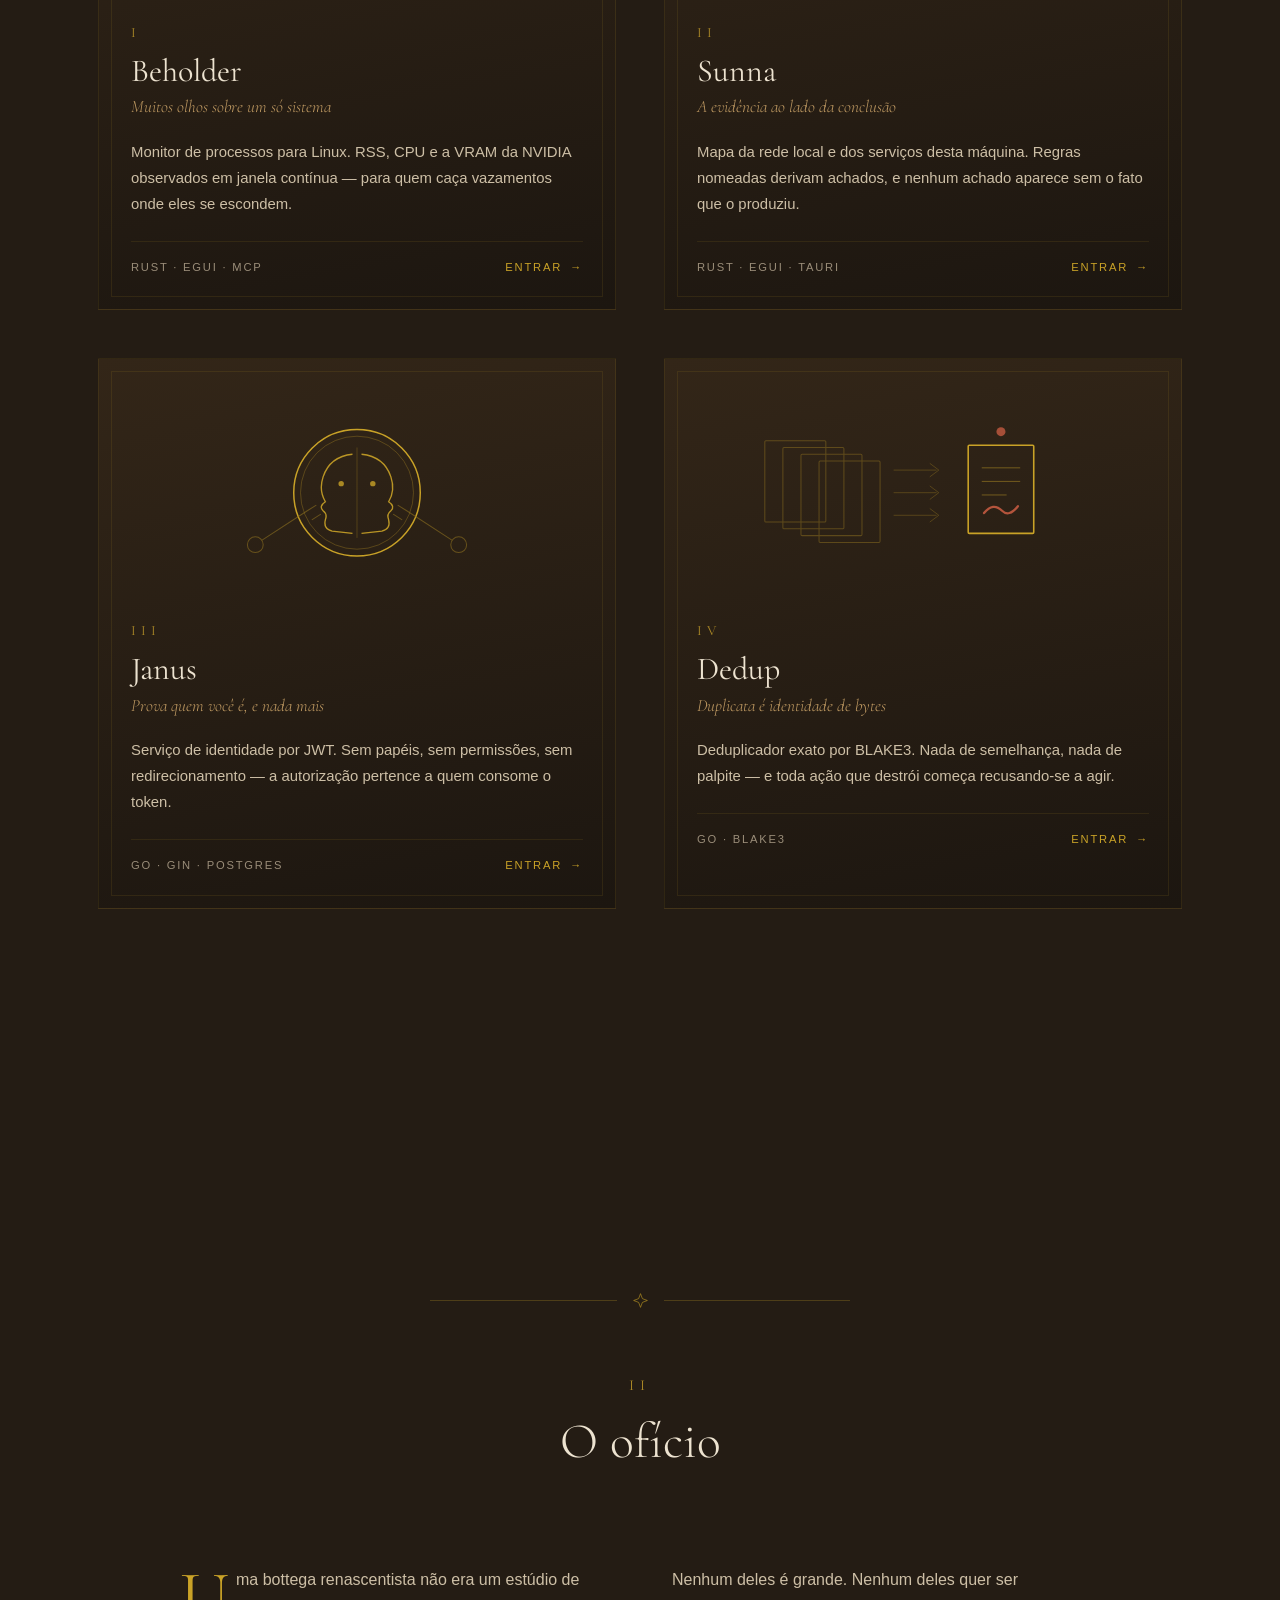
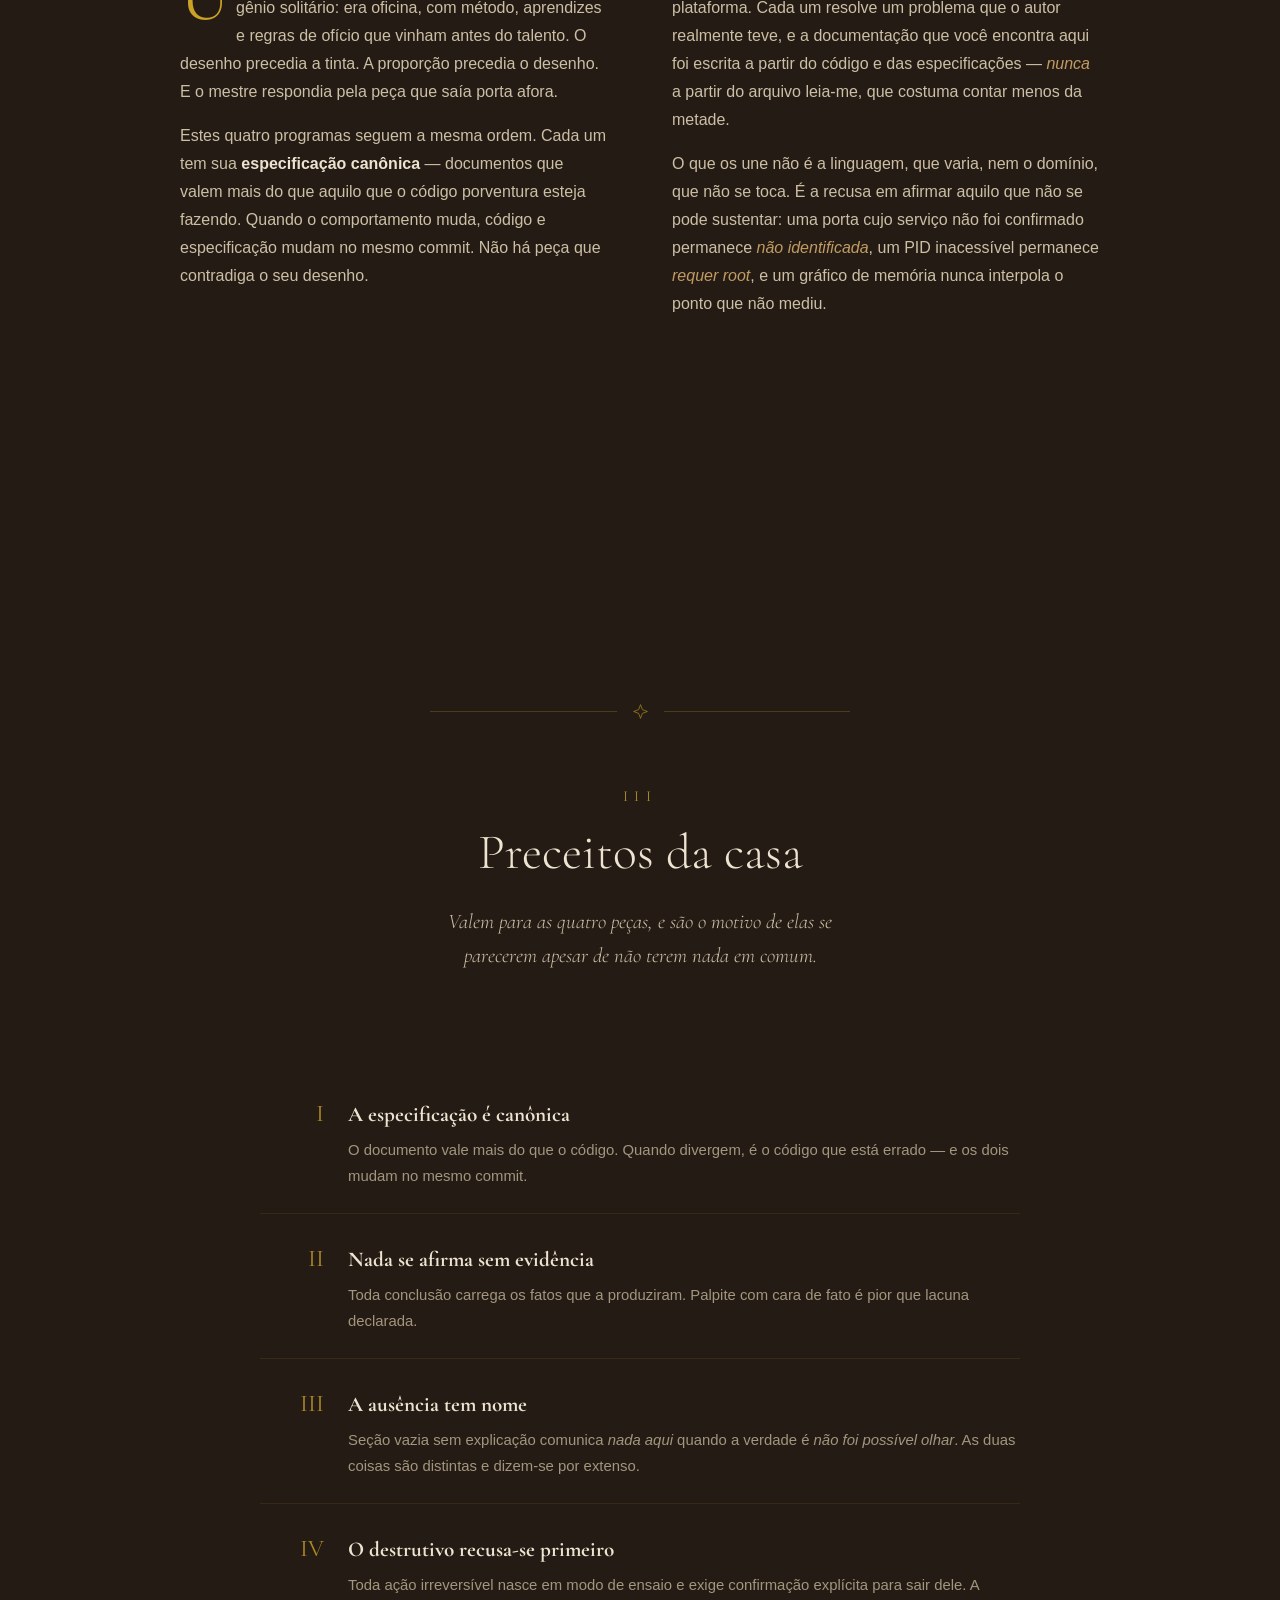
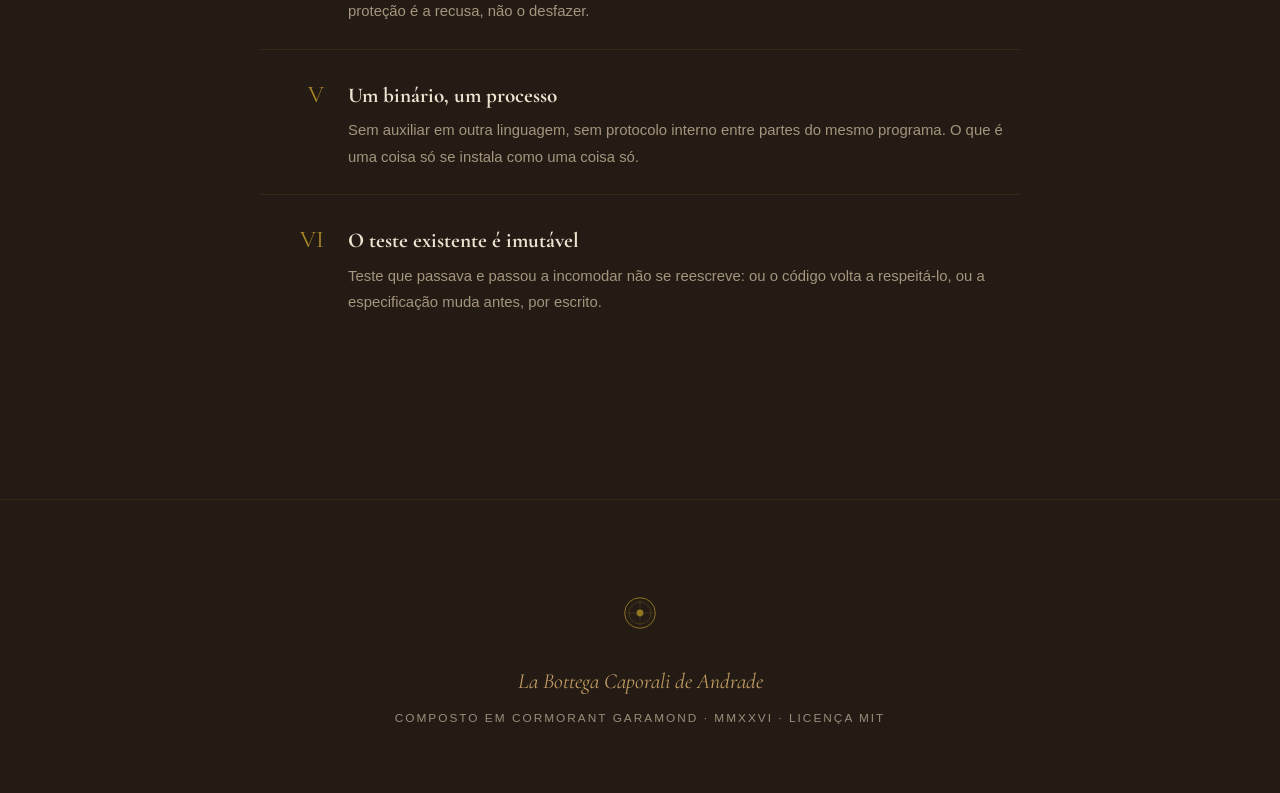
==== commit 84f810f8: "texts" ====
--- a/index.html
+++ b/index.html
@@ -17,6 +17,8 @@
    ============================================================ */
 
 :root {
+  /* Medida padrão de todo texto centralizado */
+  --measure-center: 45ch;
   /* — Pergaminho queimado — */
   --ground:    #241C14;
   --ground-2:  #1C1610;
@@ -119,12 +121,12 @@
   align-items: center;
   justify-content: center;
   text-align: center;
-  padding: var(--s24) var(--s12);
+  padding: var(--s16) var(--s12) var(--s12);
   position: relative;
   z-index: 2;
 }
 
-.emblem { width: min(230px, 46vw); height: auto; margin-bottom: var(--s8); }
+.emblem { width: min(230px, 46vw); height: auto; margin: auto auto var(--s8); }
 
 /* Cada traço do emblema se desenha. */
 .emblem [data-draw] {
@@ -183,7 +185,7 @@
   font-weight: 300;
   font-size: clamp(1.1rem, 2.4vw, 1.5rem);
   color: var(--ink-2);
-  max-width: 46ch;
+  max-width: var(--measure-center);
   margin: var(--s8) auto 0;
   line-height: 1.6;
 }
@@ -199,17 +201,26 @@
 @keyframes rise { from { opacity: 0; transform: translateY(22px); } }
 
 .front__meta {
-  margin-top: var(--s16);
-  display: flex; flex-wrap: wrap; gap: var(--s8);
+  margin-top: var(--s12);
+  display: flex; flex-wrap: wrap; align-items: center;
+  gap: var(--s3) var(--s8);
   justify-content: center;
+  margin-bottom: var(--s12);
   font-size: 0.72rem; letter-spacing: 0.18em; text-transform: uppercase;
   color: var(--ink-4);
 }
 .front__meta b { color: var(--sepia); font-weight: 600; }
+/* Filete que separa uma divisa da outra. */
+.front__meta span + span::before {
+  content: ''; display: inline-block;
+  width: 1px; height: 0.9em;
+  background: var(--gold-deep); opacity: 0.5;
+  margin-right: var(--s4);
+  vertical-align: -0.1em;
+}
 
 .front__scroll {
-  position: absolute; bottom: var(--s12); left: 50%;
-  transform: translateX(-50%);
+  margin-top: auto;
   font-size: 0.62rem; letter-spacing: 0.3em; text-transform: uppercase;
   color: var(--ink-4);
   animation: rise 1100ms var(--ease) 2000ms backwards;
@@ -238,6 +249,7 @@
    ============================================================ */
 
 .sec { padding: var(--s40) 0; position: relative; z-index: 2; }
+#pranchas { padding-top: var(--s16); }
 
 .sec__head { text-align: center; margin-bottom: var(--s24); }
 
@@ -261,7 +273,7 @@
   font-style: italic; font-weight: 300;
   font-size: clamp(1.05rem, 2vw, 1.3rem);
   color: var(--ink-2);
-  max-width: 54ch; margin: var(--s6) auto 0;
+  max-width: var(--measure-center); margin: var(--s6) auto 0;
   line-height: 1.65;
 }
 
@@ -484,7 +496,8 @@
   .plates { gap: var(--s8); }
   .tenet { grid-template-columns: var(--s8) 1fr; gap: var(--s4); }
   .tenet__n { font-size: 1.1rem; }
-  .front__meta { gap: var(--s4); }
+  .front__meta { gap: var(--s2) var(--s4); }
+  .front__meta span + span::before { display: none; }
 }
 
 /* ============================================================
@@ -560,7 +573,7 @@
 
   <h1 class="front__title">La Bottega<em>Caporali de Andrade</em></h1>
 
-  <p class="front__sub">Quatro ofícios em exposição. Cada peça traz consigo a especificação que a governa, a evidência que sustenta o que ela afirma, e a recusa explícita daquilo que escolheu não fazer.</p>
+  <p class="front__sub">Abandone o minimalismo moderno sem alma. Abrace o renascentismo digital.</p>
 
   <div class="front__meta">
     <span><b>IV</b> peças</span>
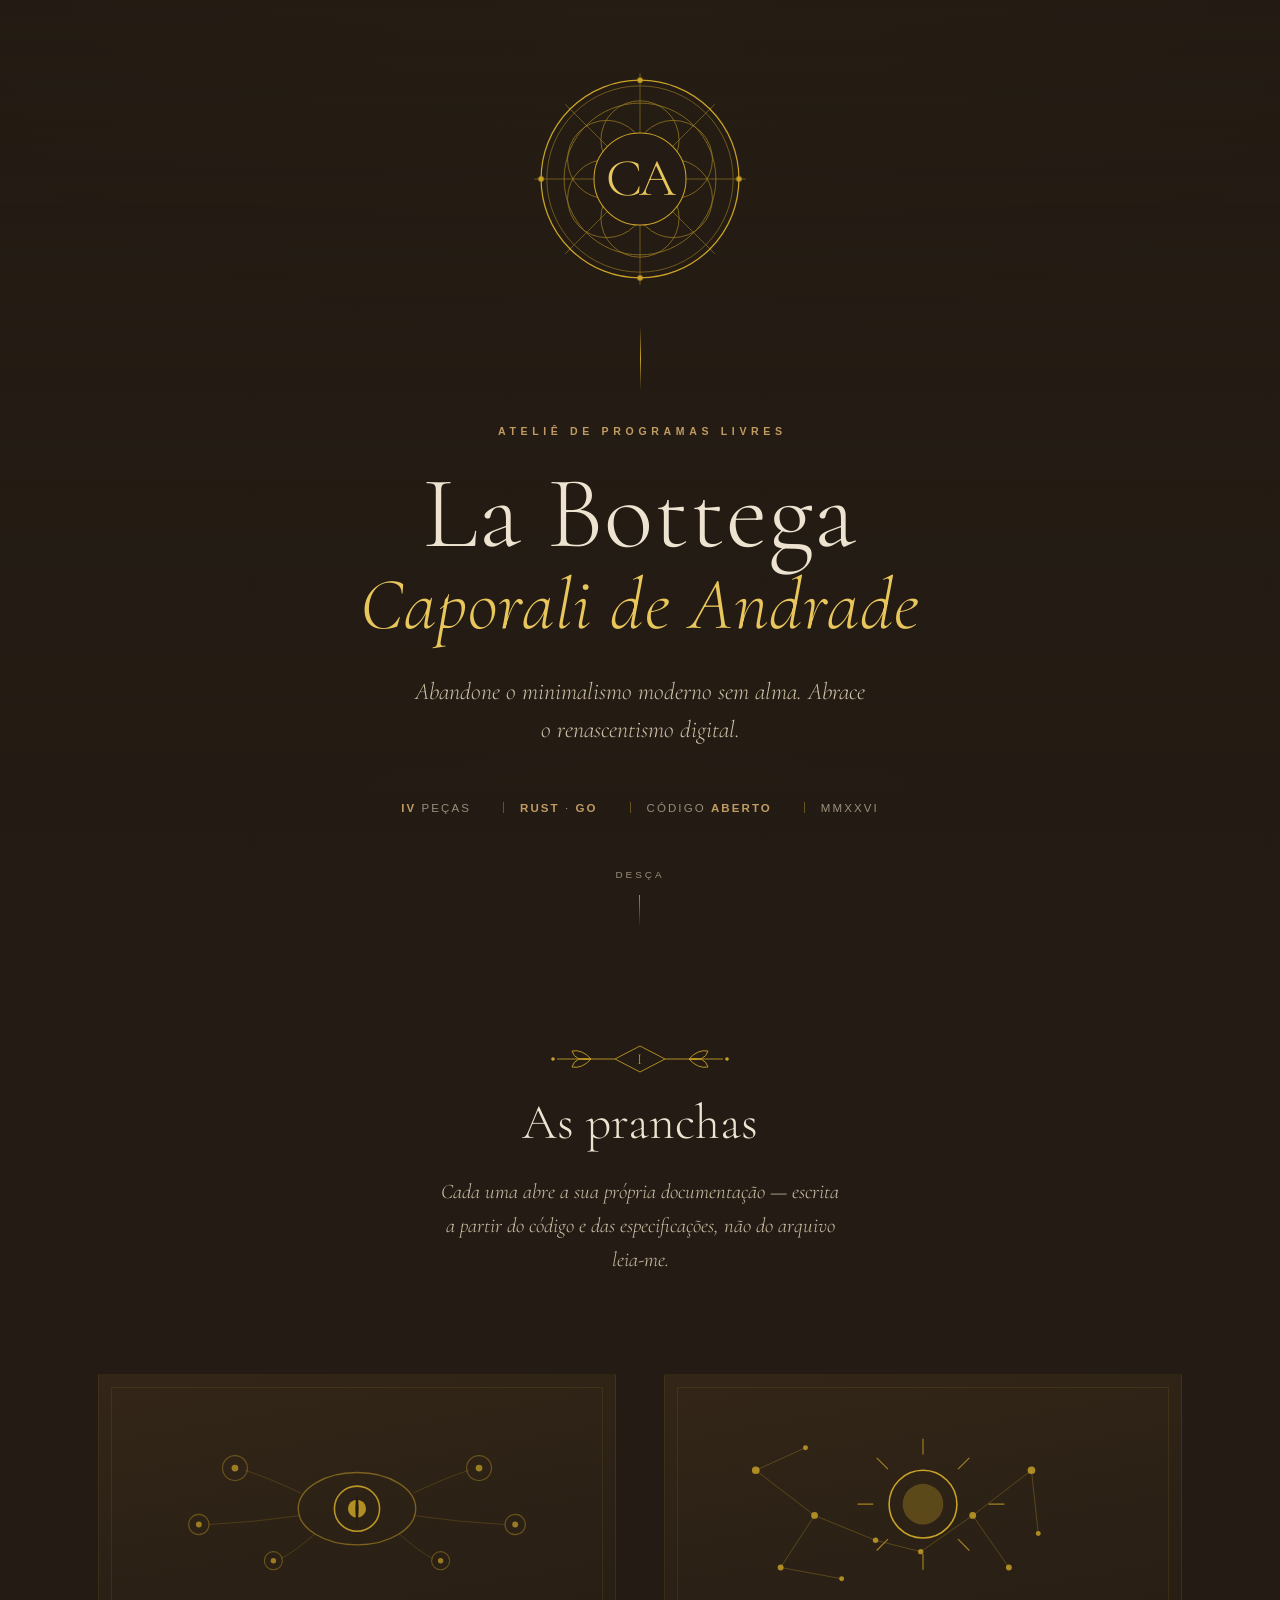
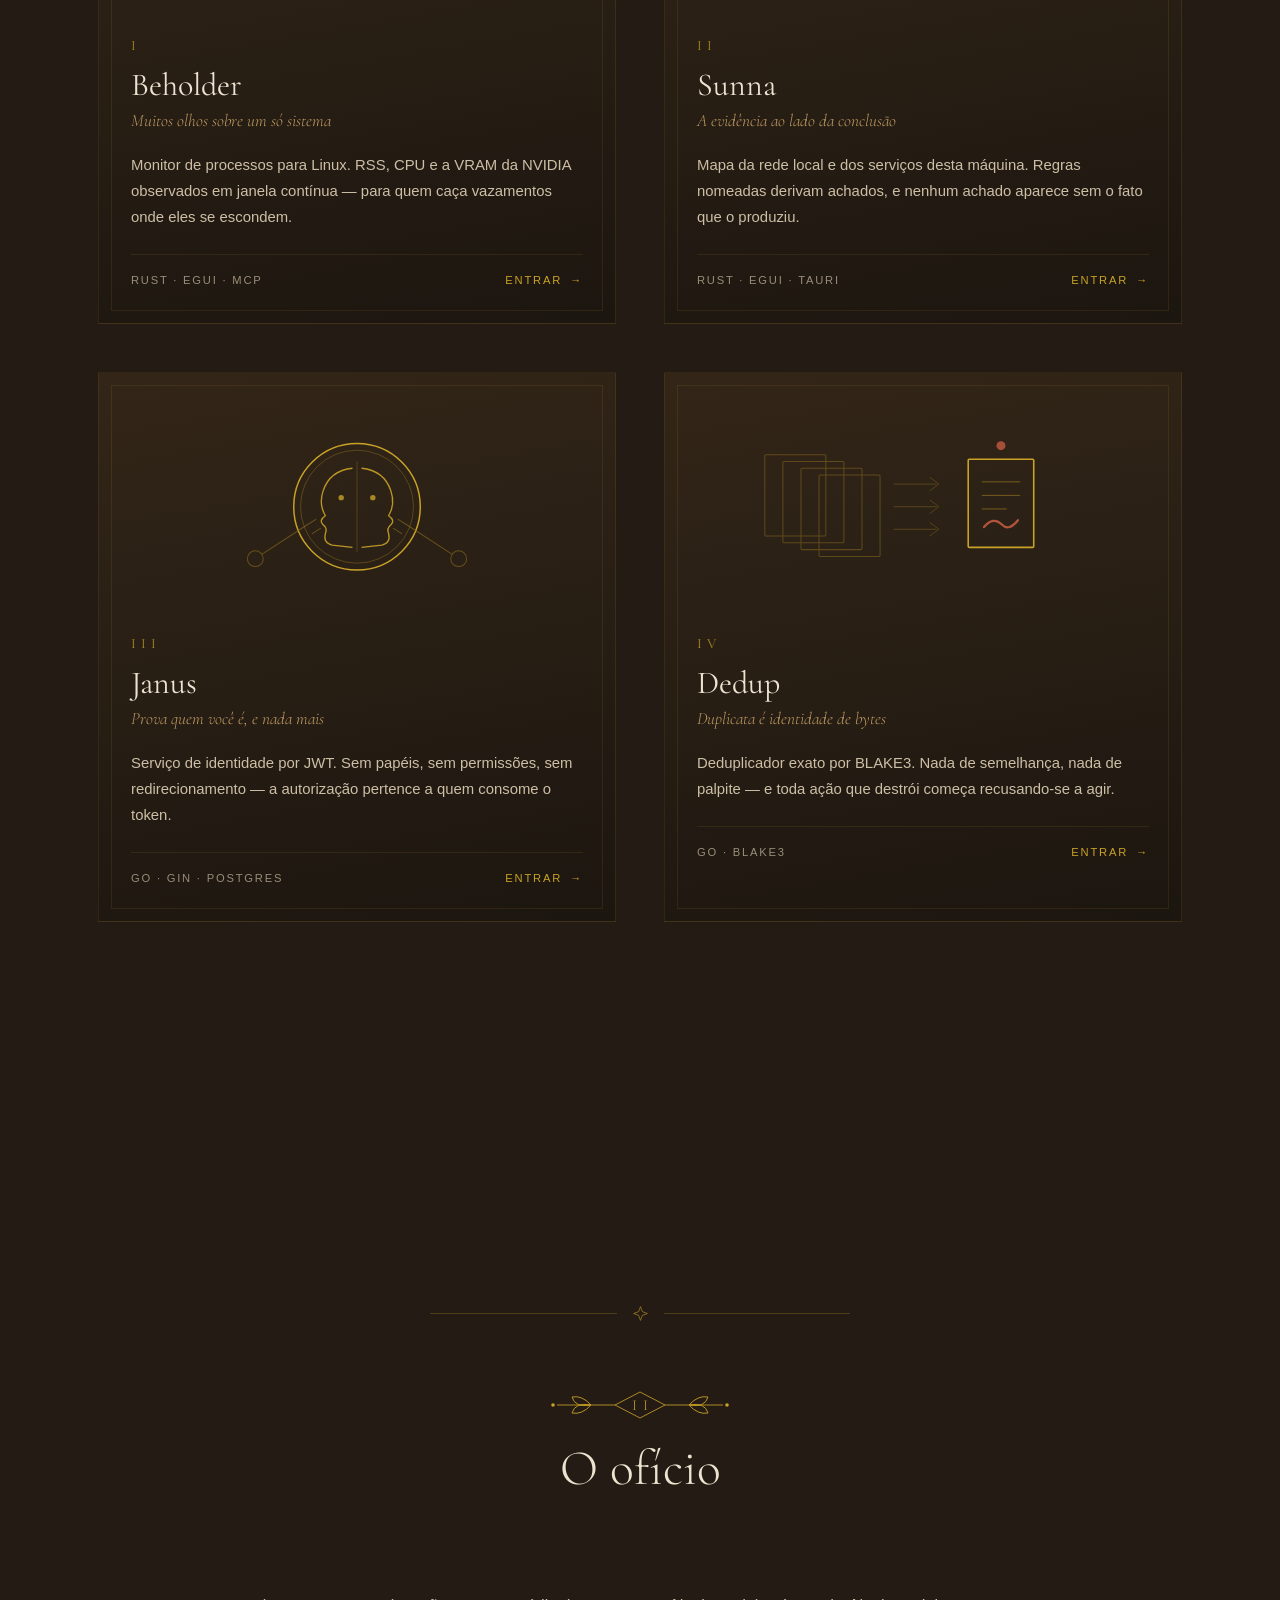
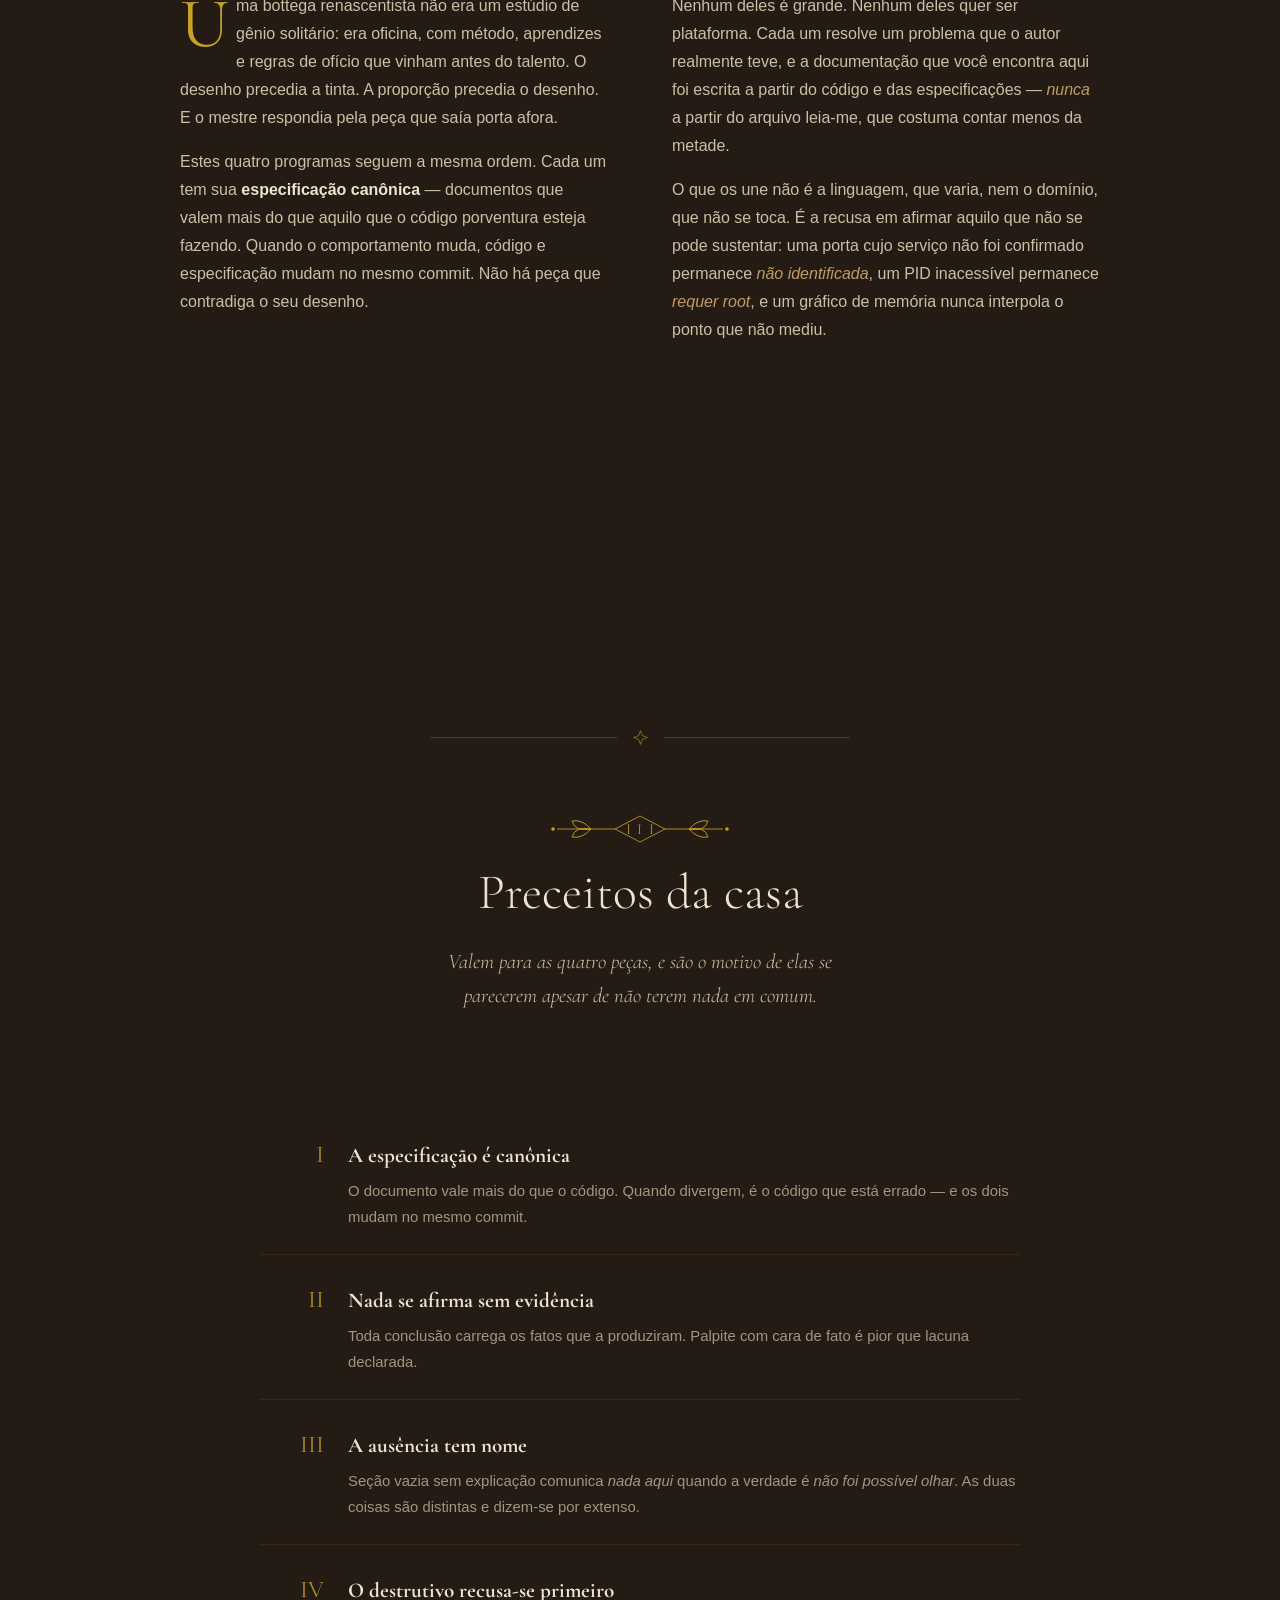
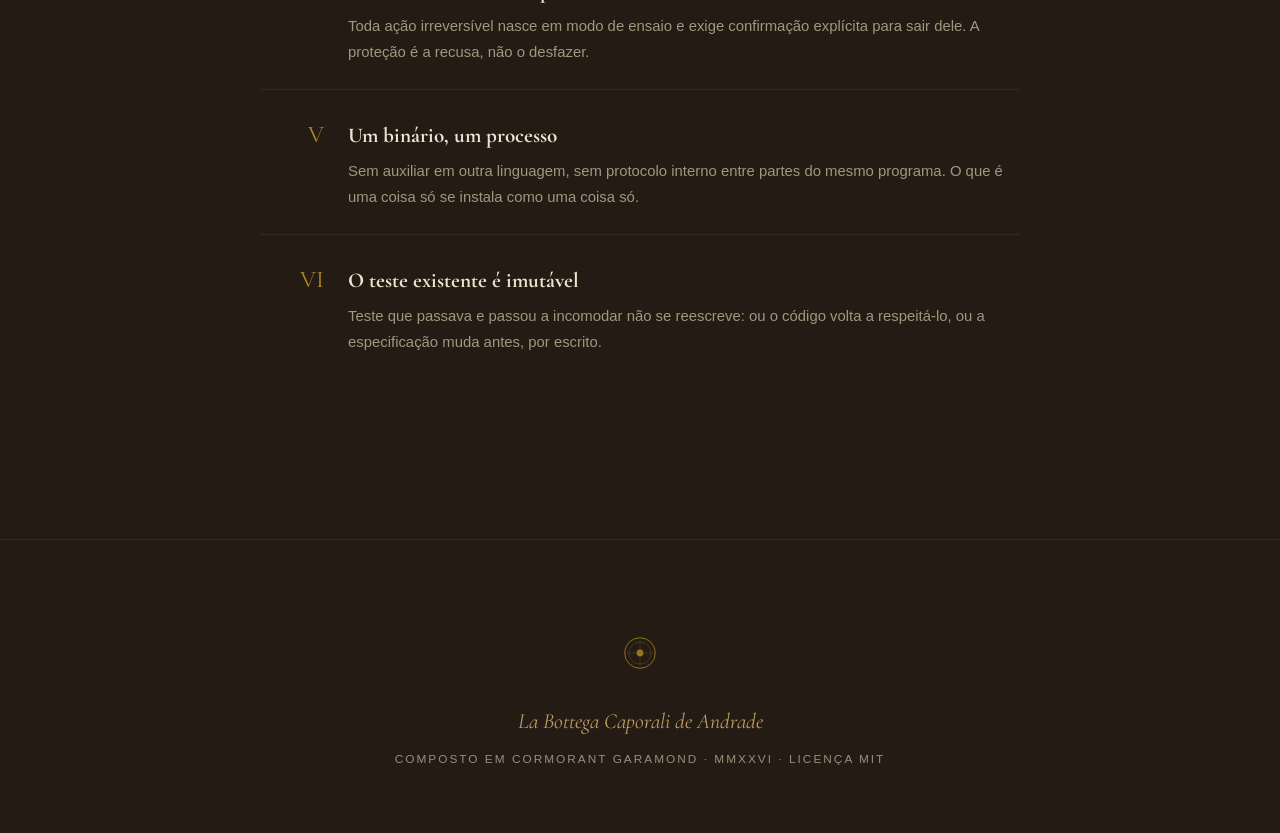
==== commit 8fd31c95: "parallax" ====
--- a/index.html
+++ b/index.html
@@ -42,6 +42,16 @@
   /* — Filetes — */
   --rule:       rgba(201, 162, 39, 0.26);
   --rule-faint: rgba(201, 162, 39, 0.11);
+
+  /* — Véu sobre a gravura do frontispício —
+     Três paradas do mesmo pergaminho: a pintura aparece em cima
+     e já chegou ao fundo sólido quando o texto começa. */
+  --veil-1: rgba(36, 28, 20, 0.62);
+  --veil-2: rgba(36, 28, 20, 0.88);
+  --veil-3: rgba(36, 28, 20, 0.97);
+
+  /* — Parallax contido: fração da rolagem que a gravura percorre — */
+  --parallax: 0.90;
 
   /* — Espaço (base 8) — */
   --s1: 4px;  --s2: 8px;   --s3: 12px;  --s4: 16px;
@@ -116,6 +126,7 @@
 
 .front {
   min-height: 100svh;
+  overflow: hidden;
   display: flex;
   flex-direction: column;
   align-items: center;
@@ -126,6 +137,27 @@
   z-index: 2;
 }
 
+/* A gravura do artífice: anda a --parallax da rolagem, só transform.
+   Mais alta que o frontispício para o deslocamento nunca abrir fresta. */
+.front__art {
+  /* Ancorada no topo: a folga para o parallax sobra embaixo, porque a
+     janela visível nunca alcança a fresta — ela ficaria acima de 0.18·S,
+     e a rolagem já passou de S. Assim o alto da gravura não é cortado. */
+  position: absolute; left: 0; right: 0; top: 0; height: 122%;
+  z-index: 0;
+  background-image: url('assets/artifice.webp');
+  background-size: cover; background-position: 50% 0%;
+  will-change: transform;
+}
+.front__veil {
+  position: absolute; inset: 0; z-index: 0;
+  background: linear-gradient(to bottom,
+    var(--veil-1) 0%, var(--veil-2) 40%, var(--veil-3) 72%, var(--ground) 100%);
+}
+/* O texto sobe acima da gravura. Sem isto o conteúdo estático
+   ficaria atrás da camada posicionada. */
+.front > :not(.front__art):not(.front__veil) { position: relative; z-index: 1; }
+
 .emblem { width: min(230px, 46vw); height: auto; margin: auto auto var(--s8); }
 
 /* Cada traço do emblema se desenha. */
@@ -254,11 +286,40 @@
 .sec__head { text-align: center; margin-bottom: var(--s24); }
 
 .sec__num {
+  position: relative;
+  display: block; margin-bottom: var(--s4);
+}
+
+/* ── Iluminura: cartela em volta do algarismo da seção ──
+   Os dois filetes laterais crescem do centro para fora, que é o
+   "Ornamento" do catálogo do MASTER, realizado aqui dentro. */
+.illum {
+  display: block; margin: 0 auto;
+  width: 212px; height: auto;
+  color: var(--gold-deep);
+}
+.illum [data-draw] {
+  stroke-dasharray: var(--len, 300);
+  stroke-dashoffset: var(--len, 300);
+}
+.illum [data-ink] { opacity: 0; }
+.sec__head.is-in .illum [data-draw] {
+  animation: draw var(--t-draw) var(--ease) forwards;
+  animation-delay: var(--d, 0ms);
+}
+.sec__head.is-in .illum [data-ink] {
+  animation: emblem-in var(--t-reveal) var(--ease) forwards;
+  animation-delay: var(--d, 0ms);
+}
+.sec__rom {
+  position: absolute; inset: 0;
+  display: grid; place-items: center;
   font-family: var(--display);
   font-size: 0.95rem; letter-spacing: 0.4em;
   color: var(--gold-deep);
-  display: block; margin-bottom: var(--s4);
-}
+  text-indent: 0.4em;
+}
+
 
 .sec__title {
   font-family: var(--display);
@@ -496,6 +557,8 @@
   .plates { gap: var(--s8); }
   .tenet { grid-template-columns: var(--s8) 1fr; gap: var(--s4); }
   .tenet__n { font-size: 1.1rem; }
+  .front__art { background-image: url('assets/artifice-sm.webp'); }
+  .illum { width: 168px; }
   .front__meta { gap: var(--s2) var(--s4); }
   .front__meta span + span::before { display: none; }
 }
@@ -505,6 +568,11 @@
    ============================================================ */
 
 @media (prefers-reduced-motion: reduce) {
+  /* A gravura para, mas continua lá; a iluminura chega desenhada. */
+  .front__art { transform: none !important; }
+  .illum [data-draw] { stroke-dashoffset: 0; }
+  .illum [data-ink] { opacity: 1; }
+
   *, *::before, *::after {
     animation-duration: 0.01ms !important;
     animation-delay: 0ms !important;
@@ -527,6 +595,9 @@
 <!-- ══════════════════ FRONTISPÍCIO ══════════════════ -->
 <header class="front">
 
+  <div class="front__art" id="frontArt" aria-hidden="true"></div>
+  <div class="front__veil" aria-hidden="true"></div>
+
   <svg class="emblem" viewBox="0 0 200 200" fill="none" aria-hidden="true">
     <!-- Rosa de oito pontas: a bússola do ofício -->
     <g stroke="#C9A227" stroke-width="0.7" opacity="0.55">
@@ -591,7 +662,21 @@
   <div class="shell">
 
     <div class="sec__head" data-reveal>
-      <span class="sec__num">I</span>
+      <span class="sec__num">
+        <svg class="illum" viewBox="0 0 212 40" fill="none" aria-hidden="true">
+          <path data-draw style="--len:132;--d:0ms" d="M106 7 L131 20 L106 33 L81 20 Z"
+                stroke="currentColor" stroke-width="1"/>
+          <path data-draw style="--len:116;--d:90ms" d="M81 20 H23 M131 20 H189"
+                stroke="currentColor" stroke-width="1"/>
+          <path data-draw style="--len:150;--d:180ms"
+                d="M57 20 q-9 -10 -19 -8 q3 11 19 8 M57 20 q-9 10 -19 8 q3 -11 19 -8
+                   M155 20 q9 -10 19 -8 q-3 11 -19 8 M155 20 q9 10 19 8 q-3 -11 -19 -8"
+                stroke="var(--gold)" stroke-width="0.9"/>
+          <circle data-ink style="--d:900ms" cx="19" cy="20" r="1.8" fill="var(--gold)"/>
+          <circle data-ink style="--d:900ms" cx="193" cy="20" r="1.8" fill="var(--gold)"/>
+        </svg>
+        <span class="sec__rom">I</span>
+      </span>
       <h2 class="sec__title">As pranchas</h2>
       <p class="sec__lede">Cada uma abre a sua própria documentação — escrita a partir do código e das especificações, não do arquivo leia-me.</p>
     </div>
@@ -753,7 +838,21 @@
     </div>
 
     <div class="sec__head" data-reveal>
-      <span class="sec__num">II</span>
+      <span class="sec__num">
+        <svg class="illum" viewBox="0 0 212 40" fill="none" aria-hidden="true">
+          <path data-draw style="--len:132;--d:0ms" d="M106 7 L131 20 L106 33 L81 20 Z"
+                stroke="currentColor" stroke-width="1"/>
+          <path data-draw style="--len:116;--d:90ms" d="M81 20 H23 M131 20 H189"
+                stroke="currentColor" stroke-width="1"/>
+          <path data-draw style="--len:150;--d:180ms"
+                d="M57 20 q-9 -10 -19 -8 q3 11 19 8 M57 20 q-9 10 -19 8 q3 -11 19 -8
+                   M155 20 q9 -10 19 -8 q-3 11 -19 8 M155 20 q9 10 19 8 q-3 -11 -19 -8"
+                stroke="var(--gold)" stroke-width="0.9"/>
+          <circle data-ink style="--d:900ms" cx="19" cy="20" r="1.8" fill="var(--gold)"/>
+          <circle data-ink style="--d:900ms" cx="193" cy="20" r="1.8" fill="var(--gold)"/>
+        </svg>
+        <span class="sec__rom">II</span>
+      </span>
       <h2 class="sec__title">O ofício</h2>
     </div>
 
@@ -777,7 +876,21 @@
     </div>
 
     <div class="sec__head" data-reveal>
-      <span class="sec__num">III</span>
+      <span class="sec__num">
+        <svg class="illum" viewBox="0 0 212 40" fill="none" aria-hidden="true">
+          <path data-draw style="--len:132;--d:0ms" d="M106 7 L131 20 L106 33 L81 20 Z"
+                stroke="currentColor" stroke-width="1"/>
+          <path data-draw style="--len:116;--d:90ms" d="M81 20 H23 M131 20 H189"
+                stroke="currentColor" stroke-width="1"/>
+          <path data-draw style="--len:150;--d:180ms"
+                d="M57 20 q-9 -10 -19 -8 q3 11 19 8 M57 20 q-9 10 -19 8 q3 -11 19 -8
+                   M155 20 q9 -10 19 -8 q-3 11 -19 8 M155 20 q9 10 19 8 q-3 -11 -19 -8"
+                stroke="var(--gold)" stroke-width="0.9"/>
+          <circle data-ink style="--d:900ms" cx="19" cy="20" r="1.8" fill="var(--gold)"/>
+          <circle data-ink style="--d:900ms" cx="193" cy="20" r="1.8" fill="var(--gold)"/>
+        </svg>
+        <span class="sec__rom">III</span>
+      </span>
       <h2 class="sec__title">Preceitos da casa</h2>
       <p class="sec__lede">Valem para as quatro peças, e são o motivo de elas se parecerem apesar de não terem nada em comum.</p>
     </div>
@@ -871,6 +984,36 @@
 
   alvos.forEach(function (el) { obs.observe(el); });
 })();
+
+/* ============================================================
+   Parallax contido do frontispício.
+   A gravura percorre --parallax da rolagem. Uma leitura por
+   quadro, e só transform: nada aqui toca em layout.
+   O fator mora no CSS para o MASTER continuar sendo a fonte.
+   ============================================================ */
+(function () {
+  var art = document.getElementById('frontArt');
+  if (!art) return;
+
+  var parado = window.matchMedia('(prefers-reduced-motion: reduce)');
+  if (parado.matches) return;
+
+  var fator = parseFloat(
+    getComputedStyle(document.documentElement).getPropertyValue('--parallax')
+  );
+  if (!(fator > 0)) return;
+
+  var preso = false;
+  function quadro() {
+    preso = false;
+    art.style.transform = 'translate3d(0,' + (window.scrollY * fator).toFixed(2) + 'px,0)';
+  }
+  window.addEventListener('scroll', function () {
+    if (!preso) { preso = true; requestAnimationFrame(quadro); }
+  }, { passive: true });
+
+  quadro();
+})();
 </script>
 
 </body>
